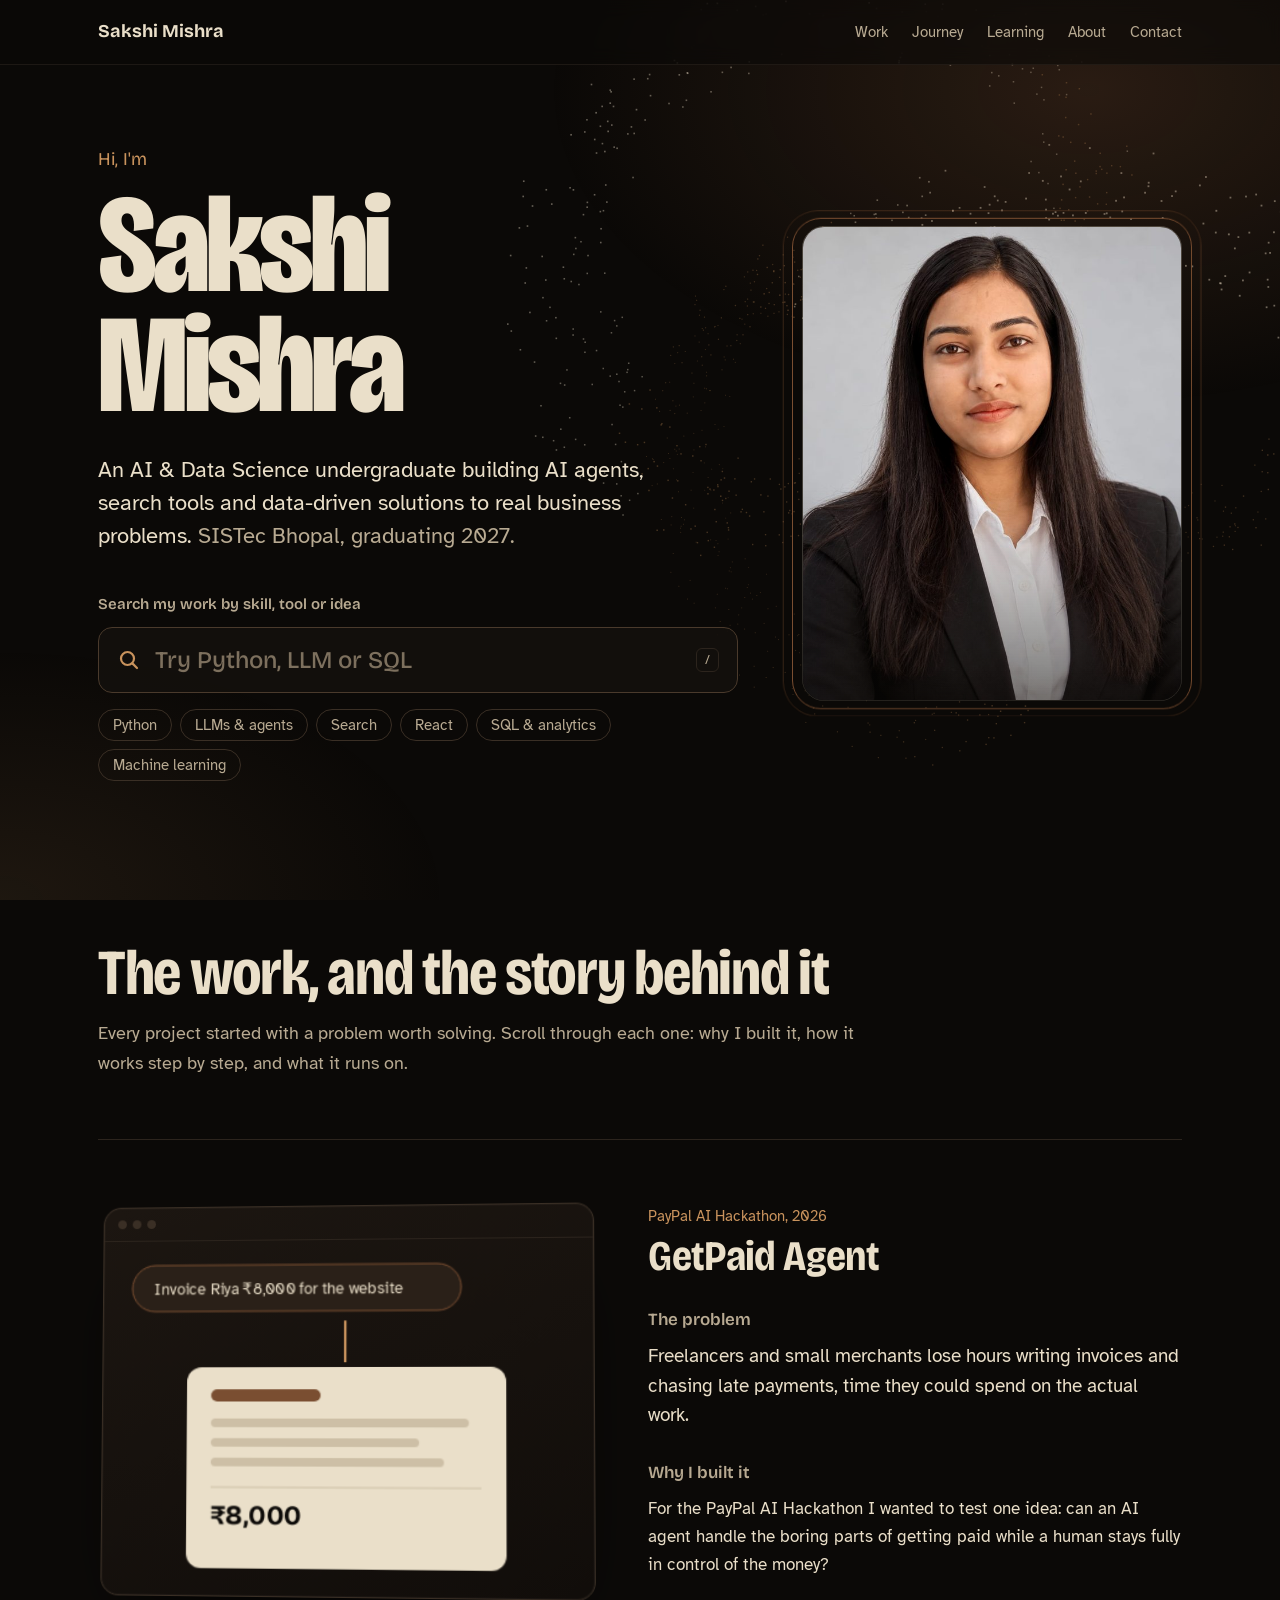
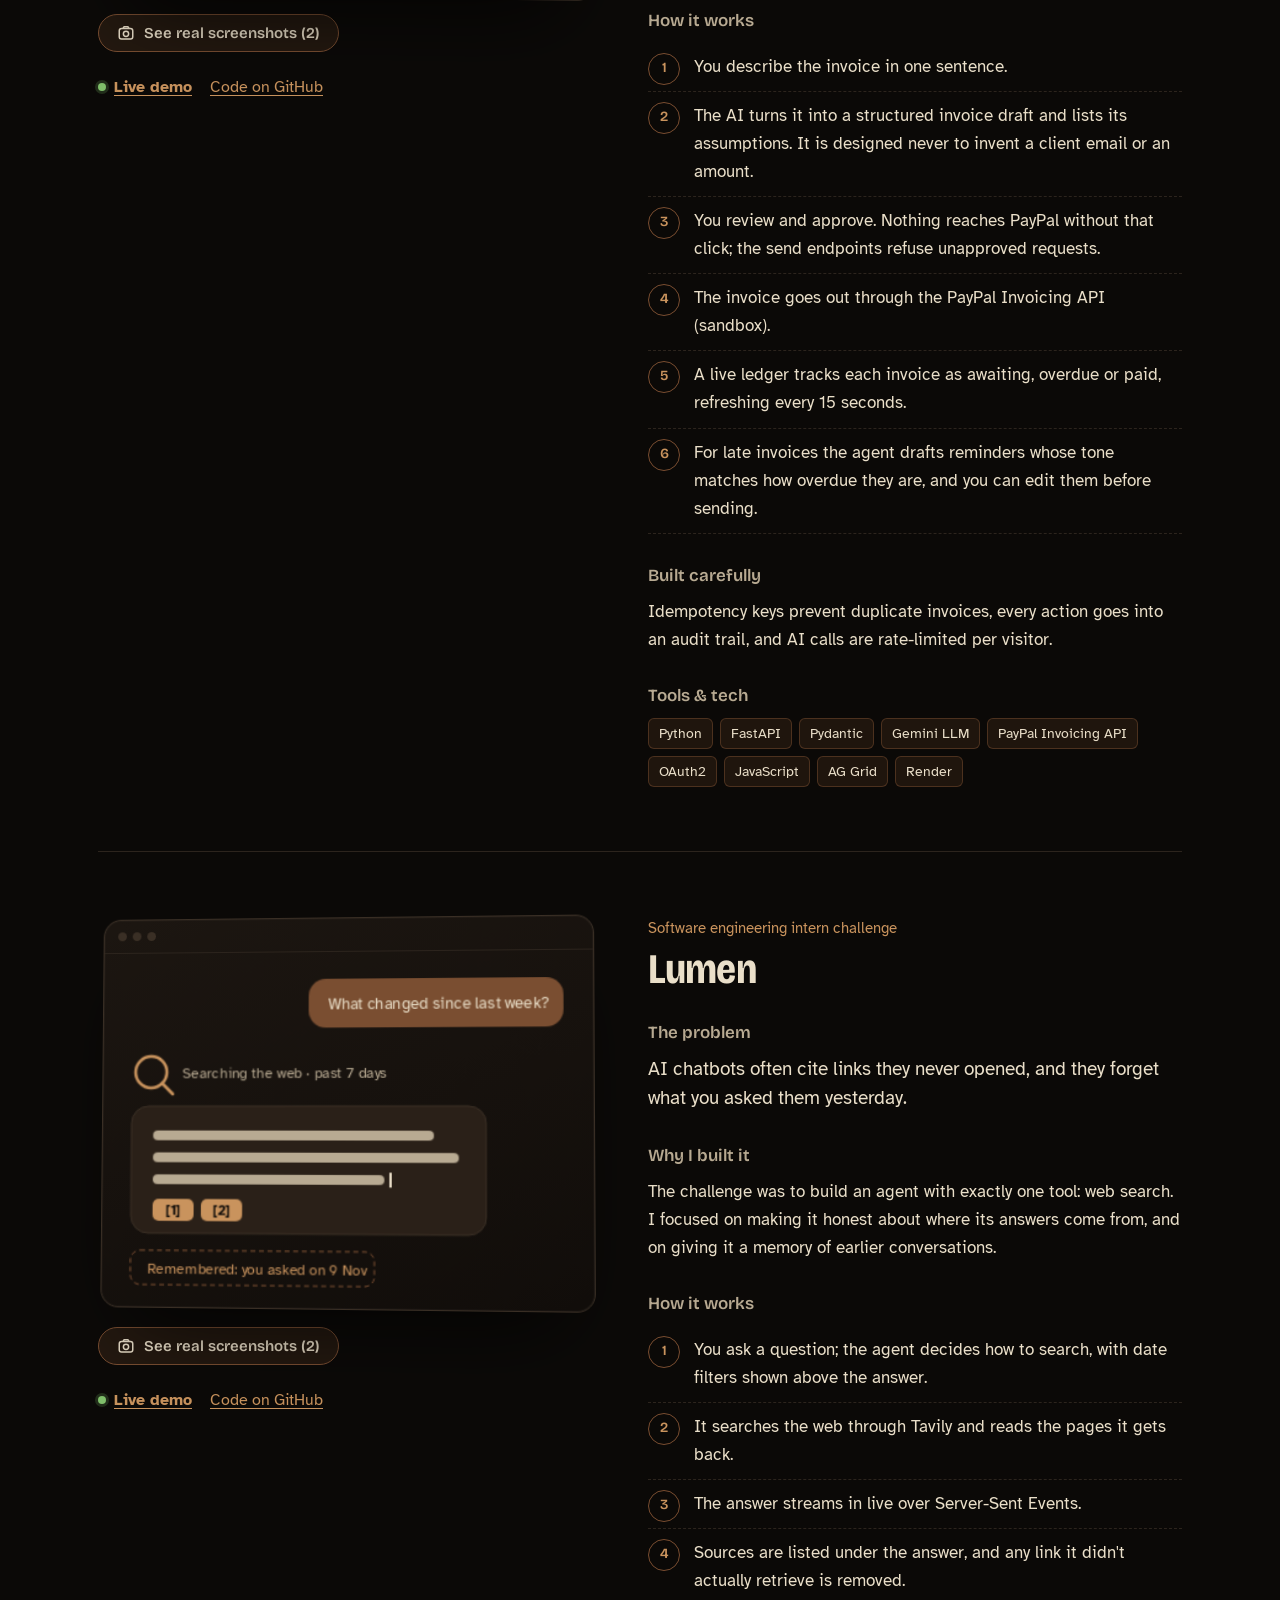
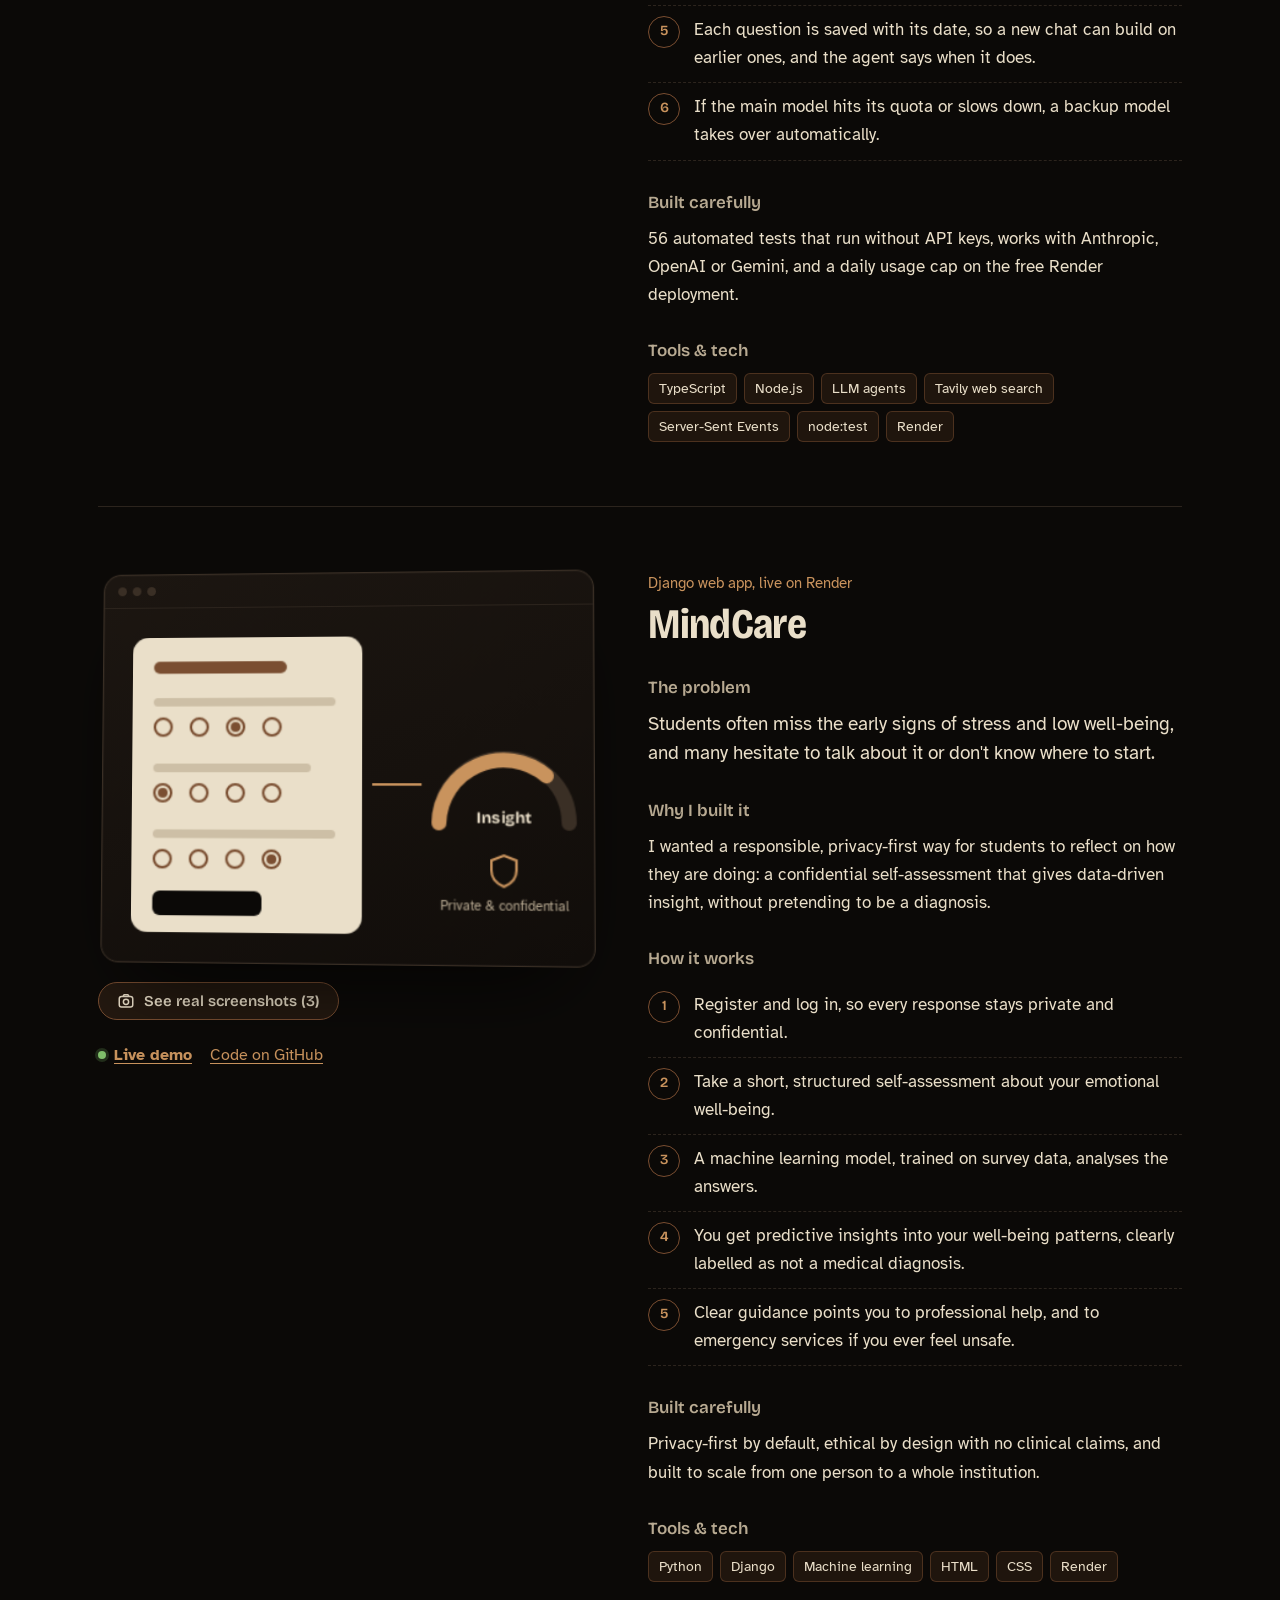
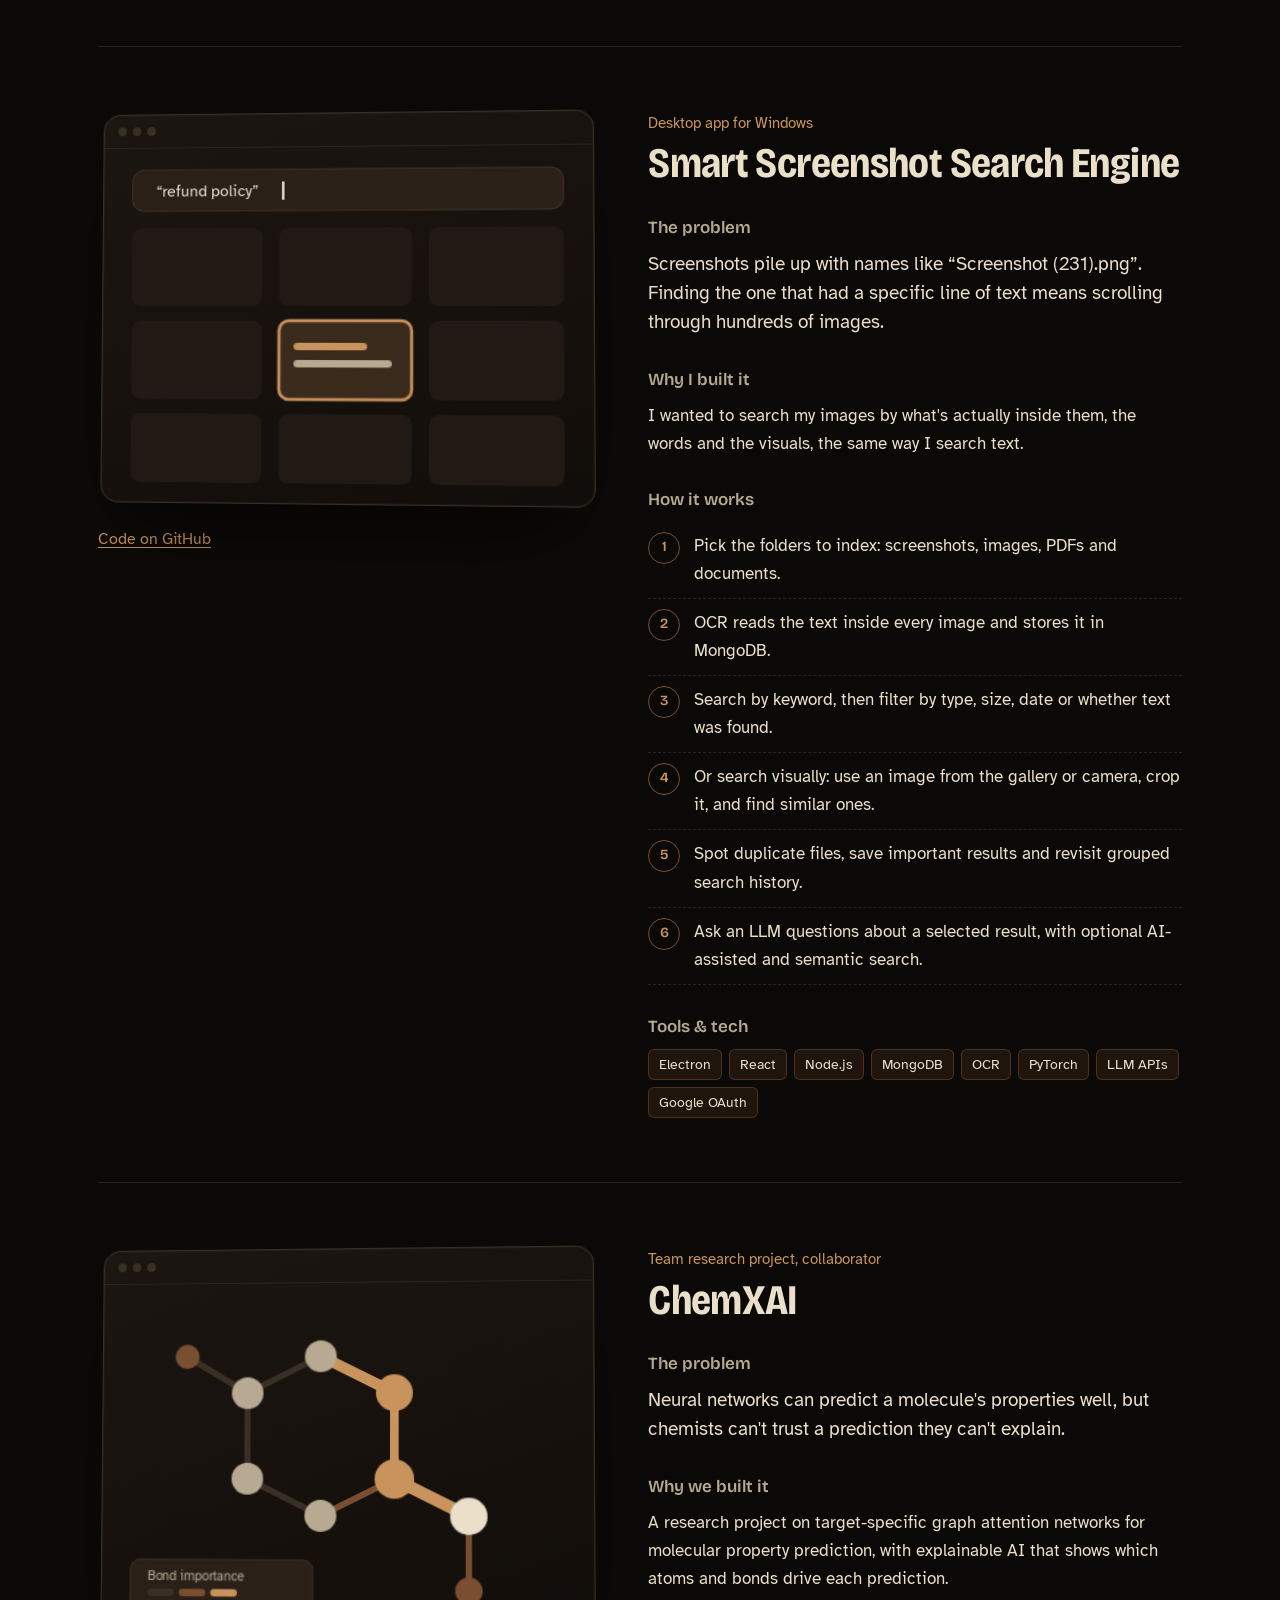
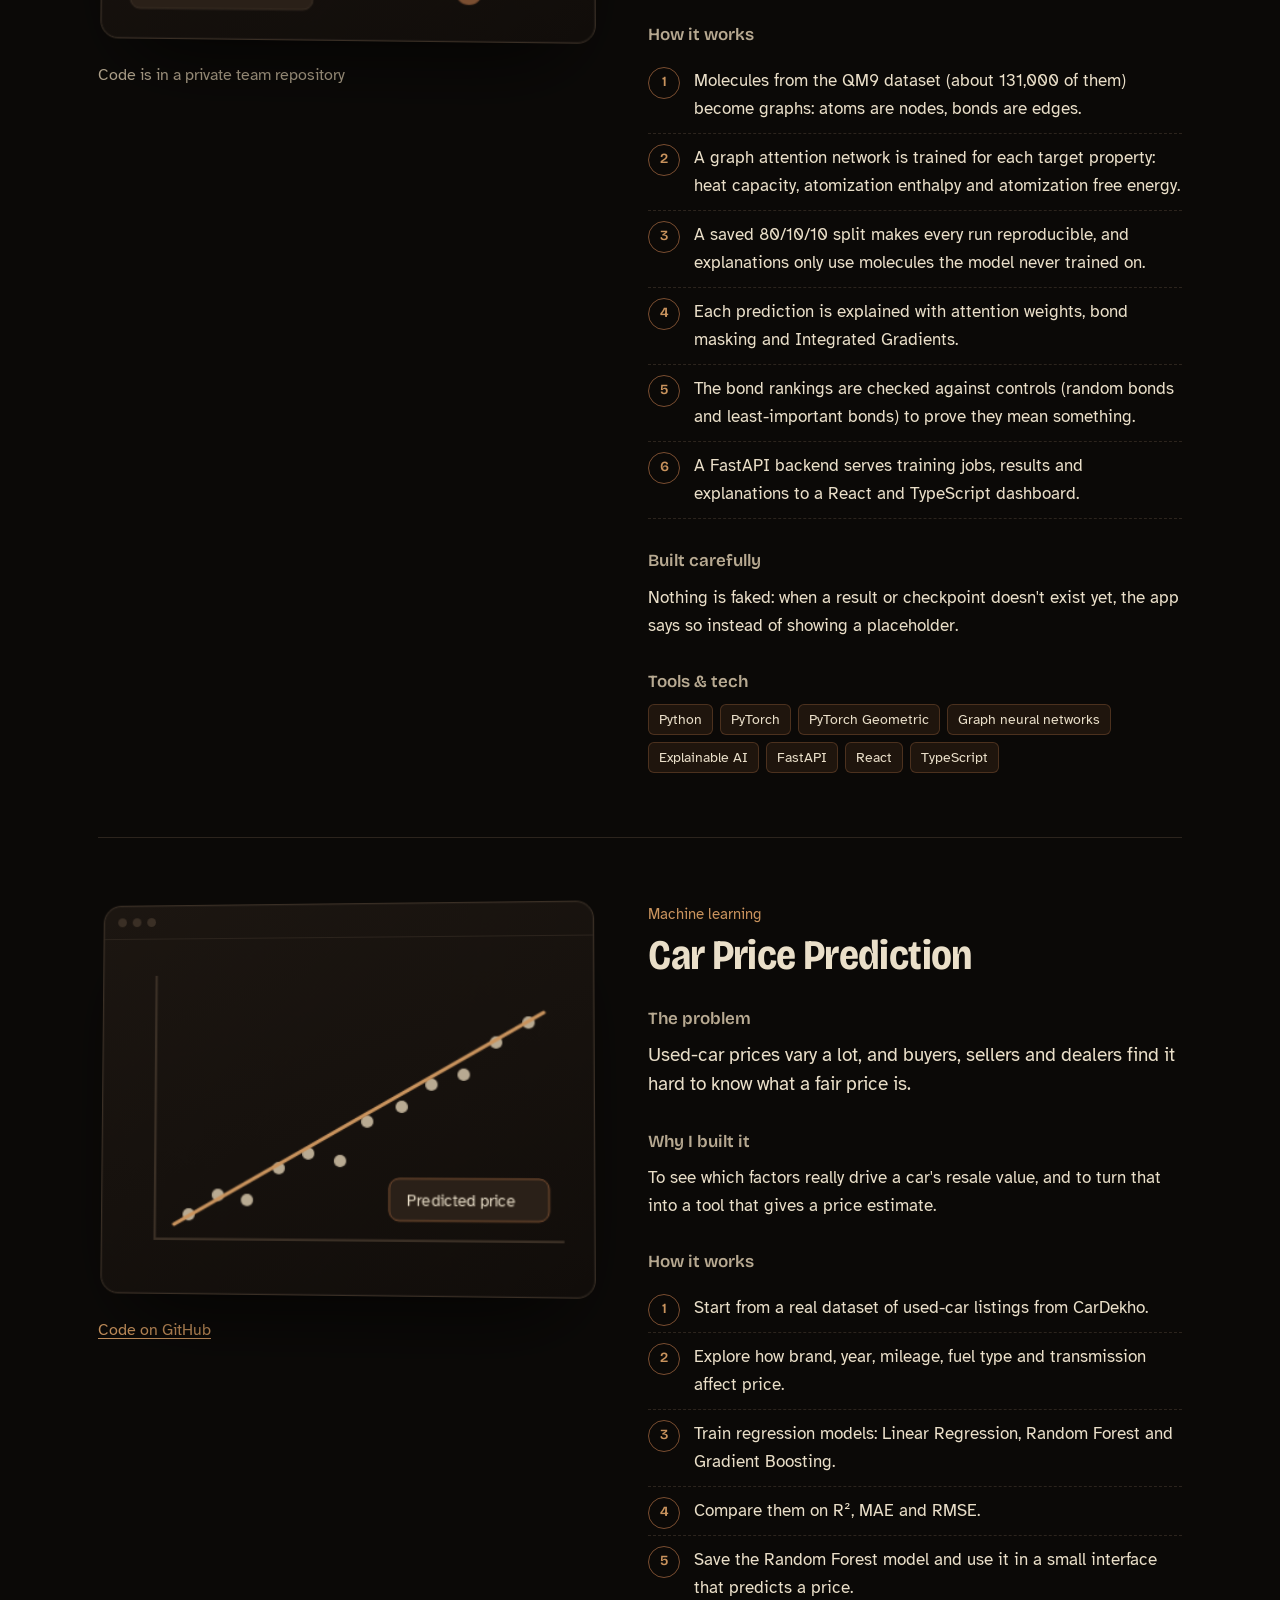
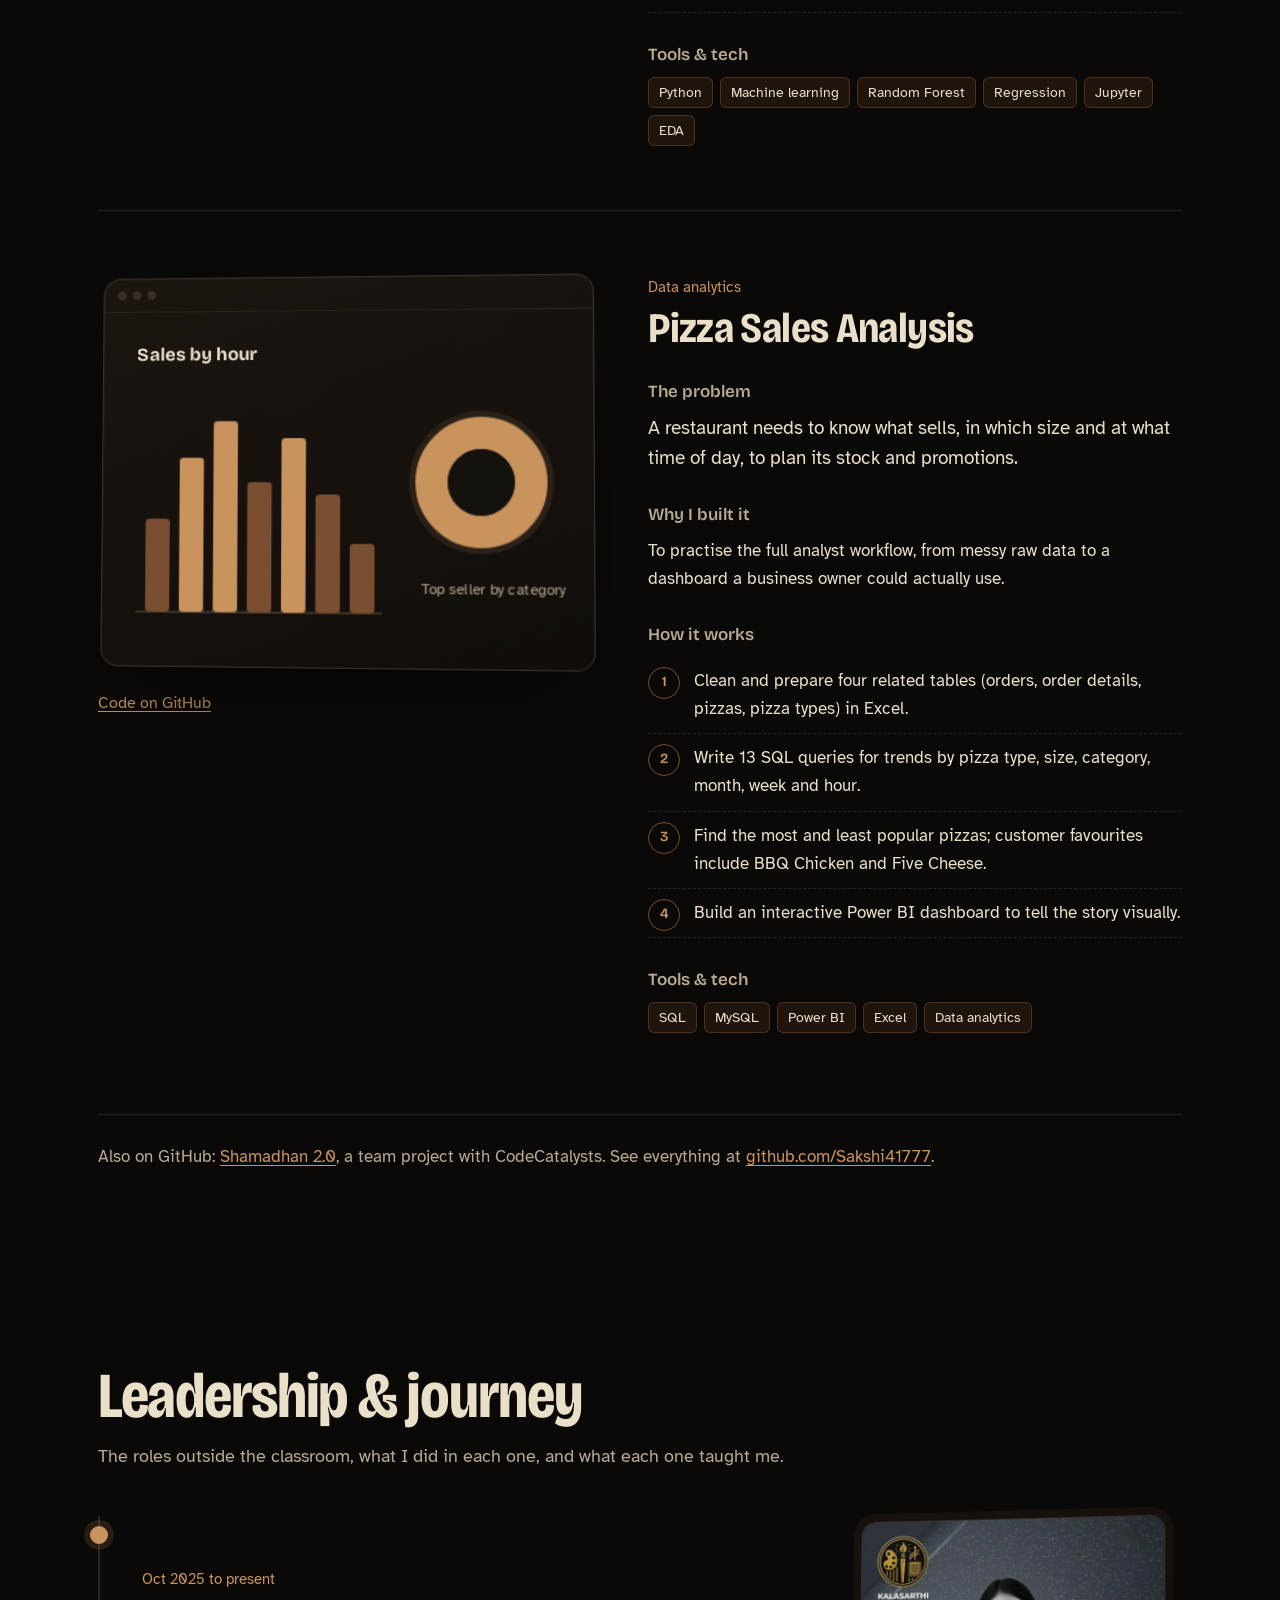
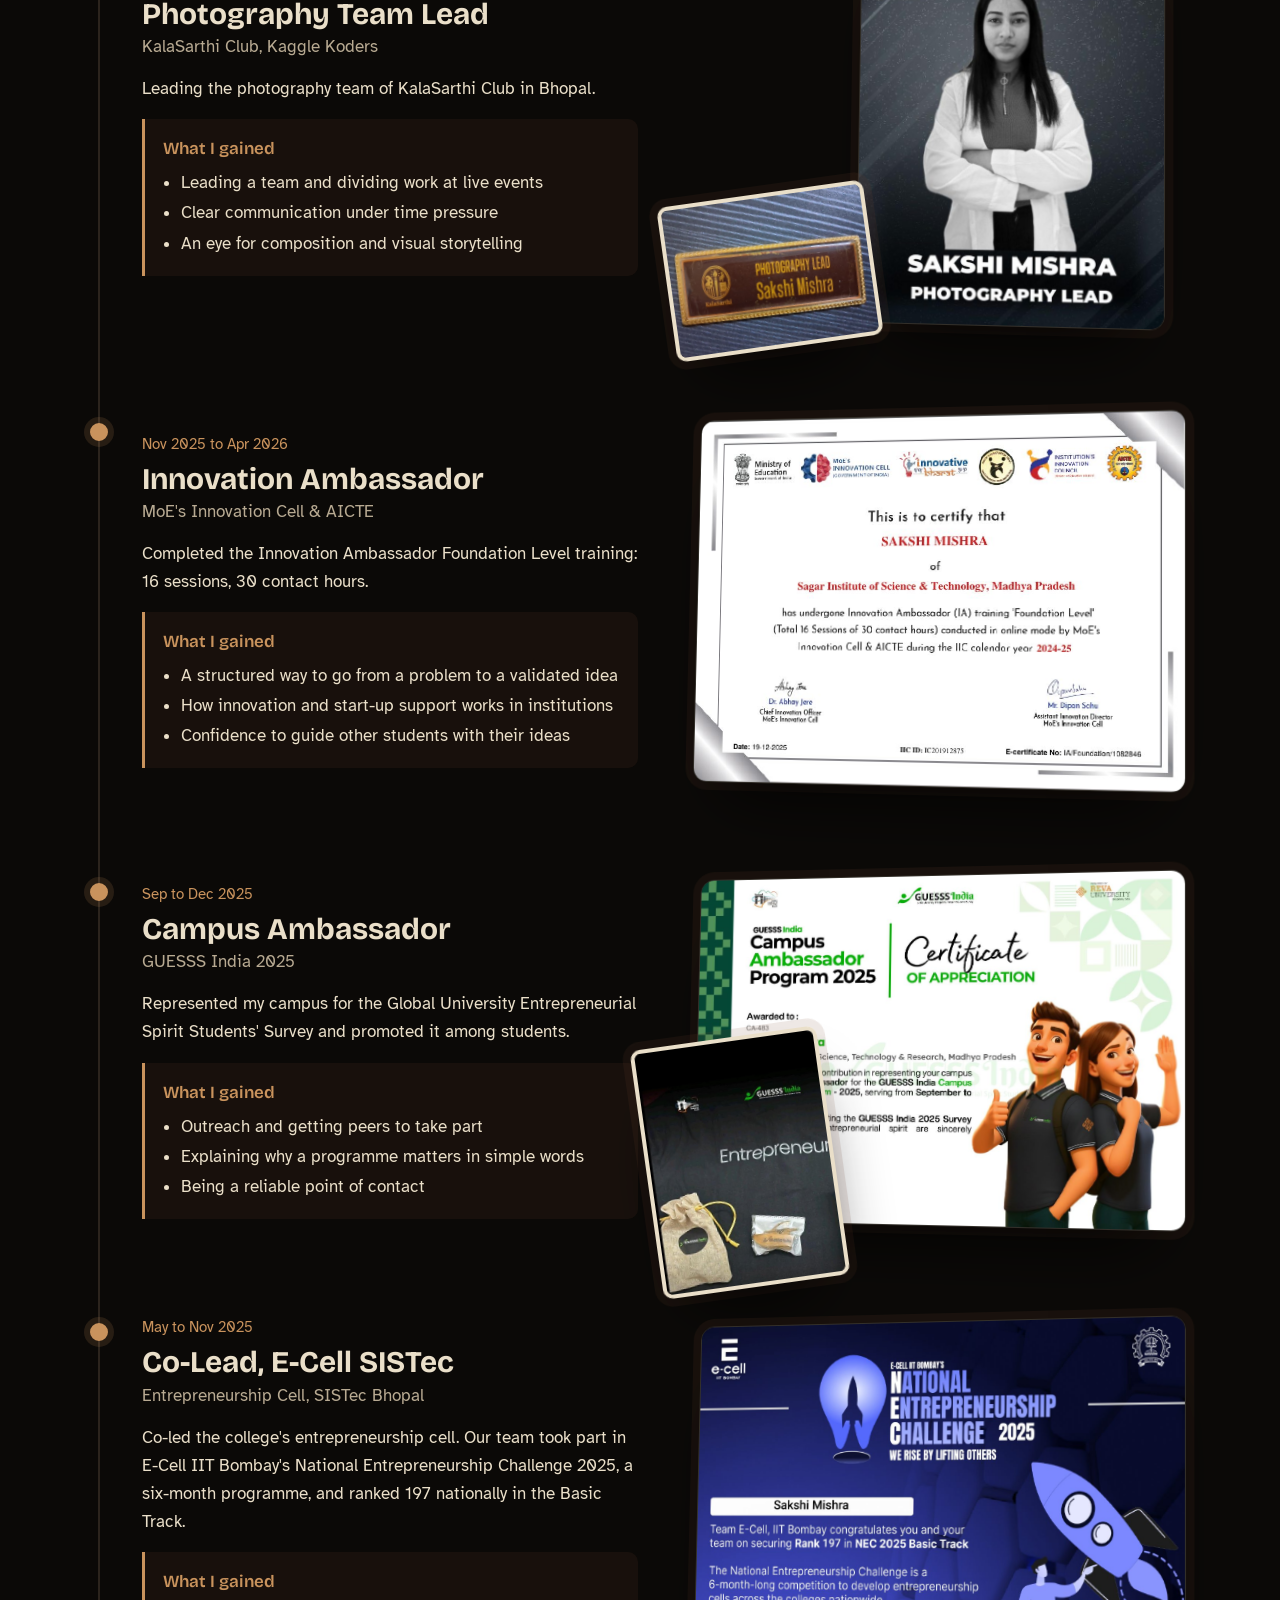
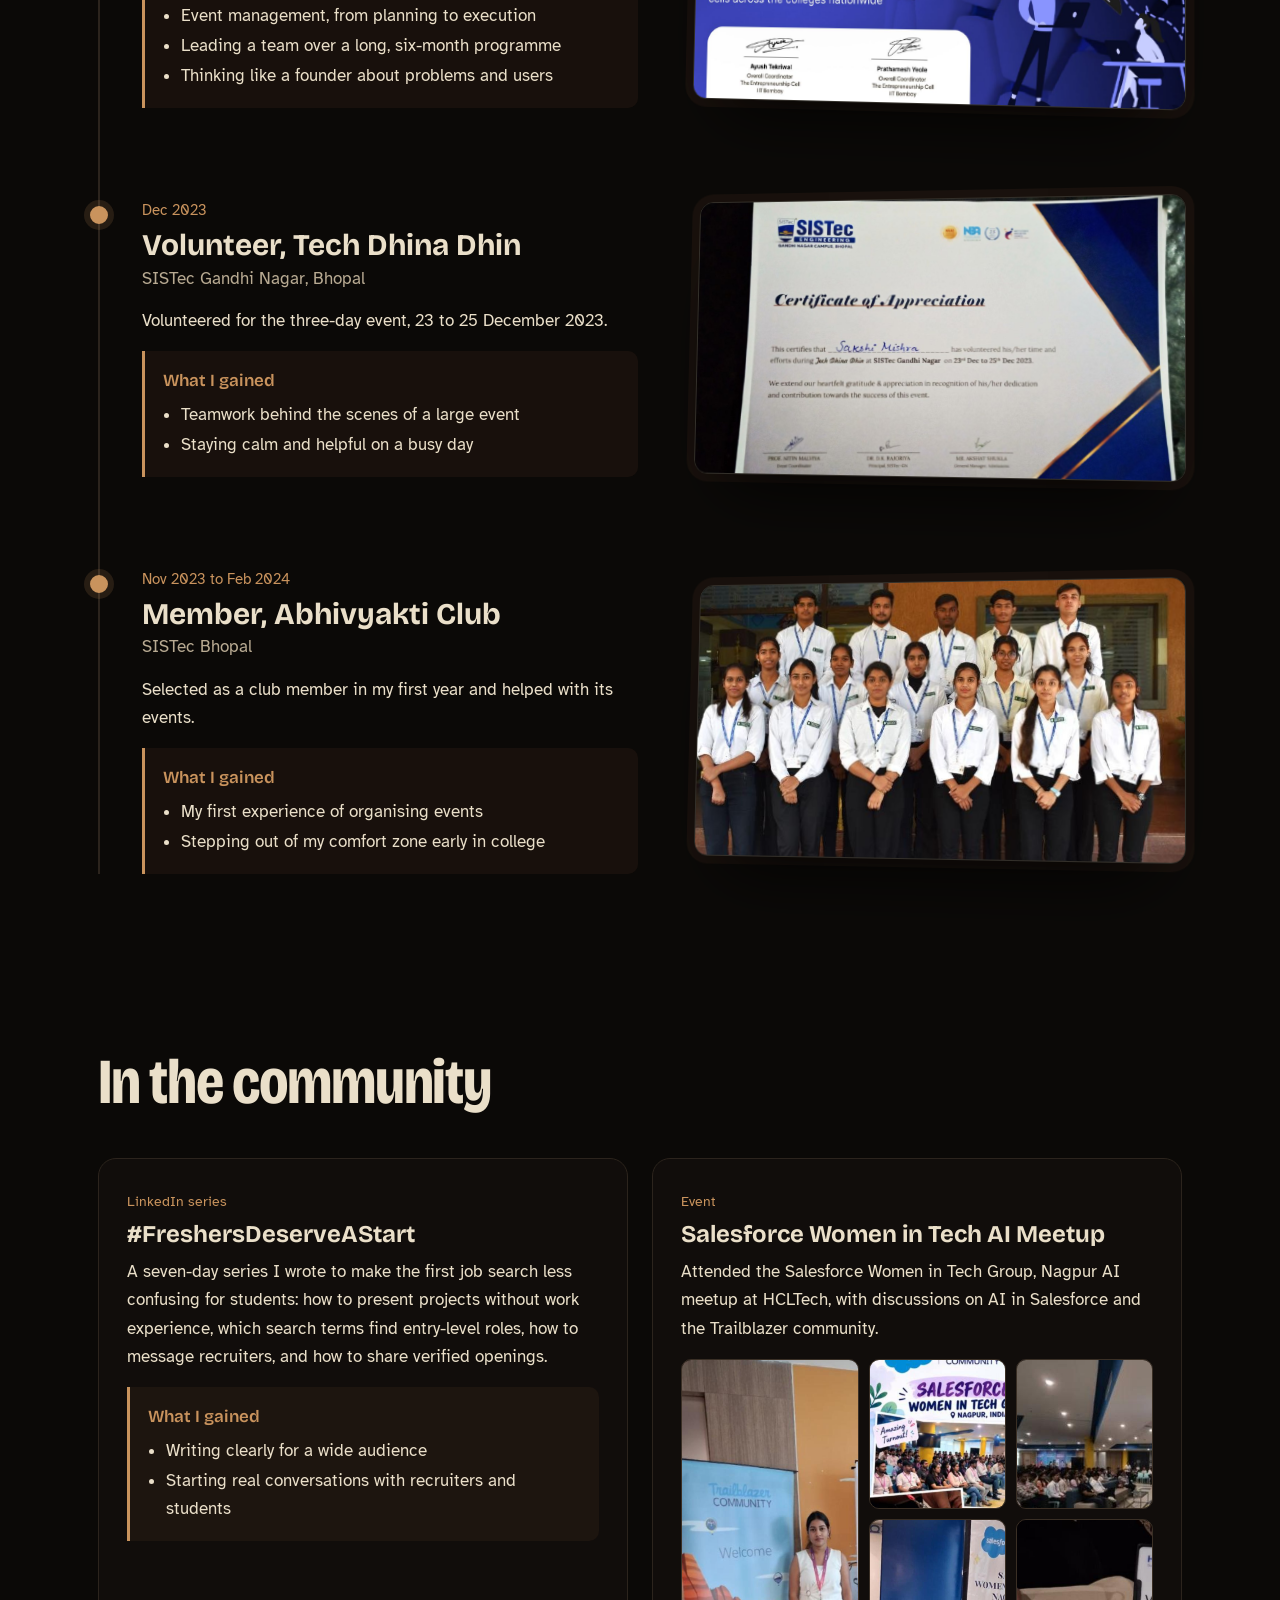
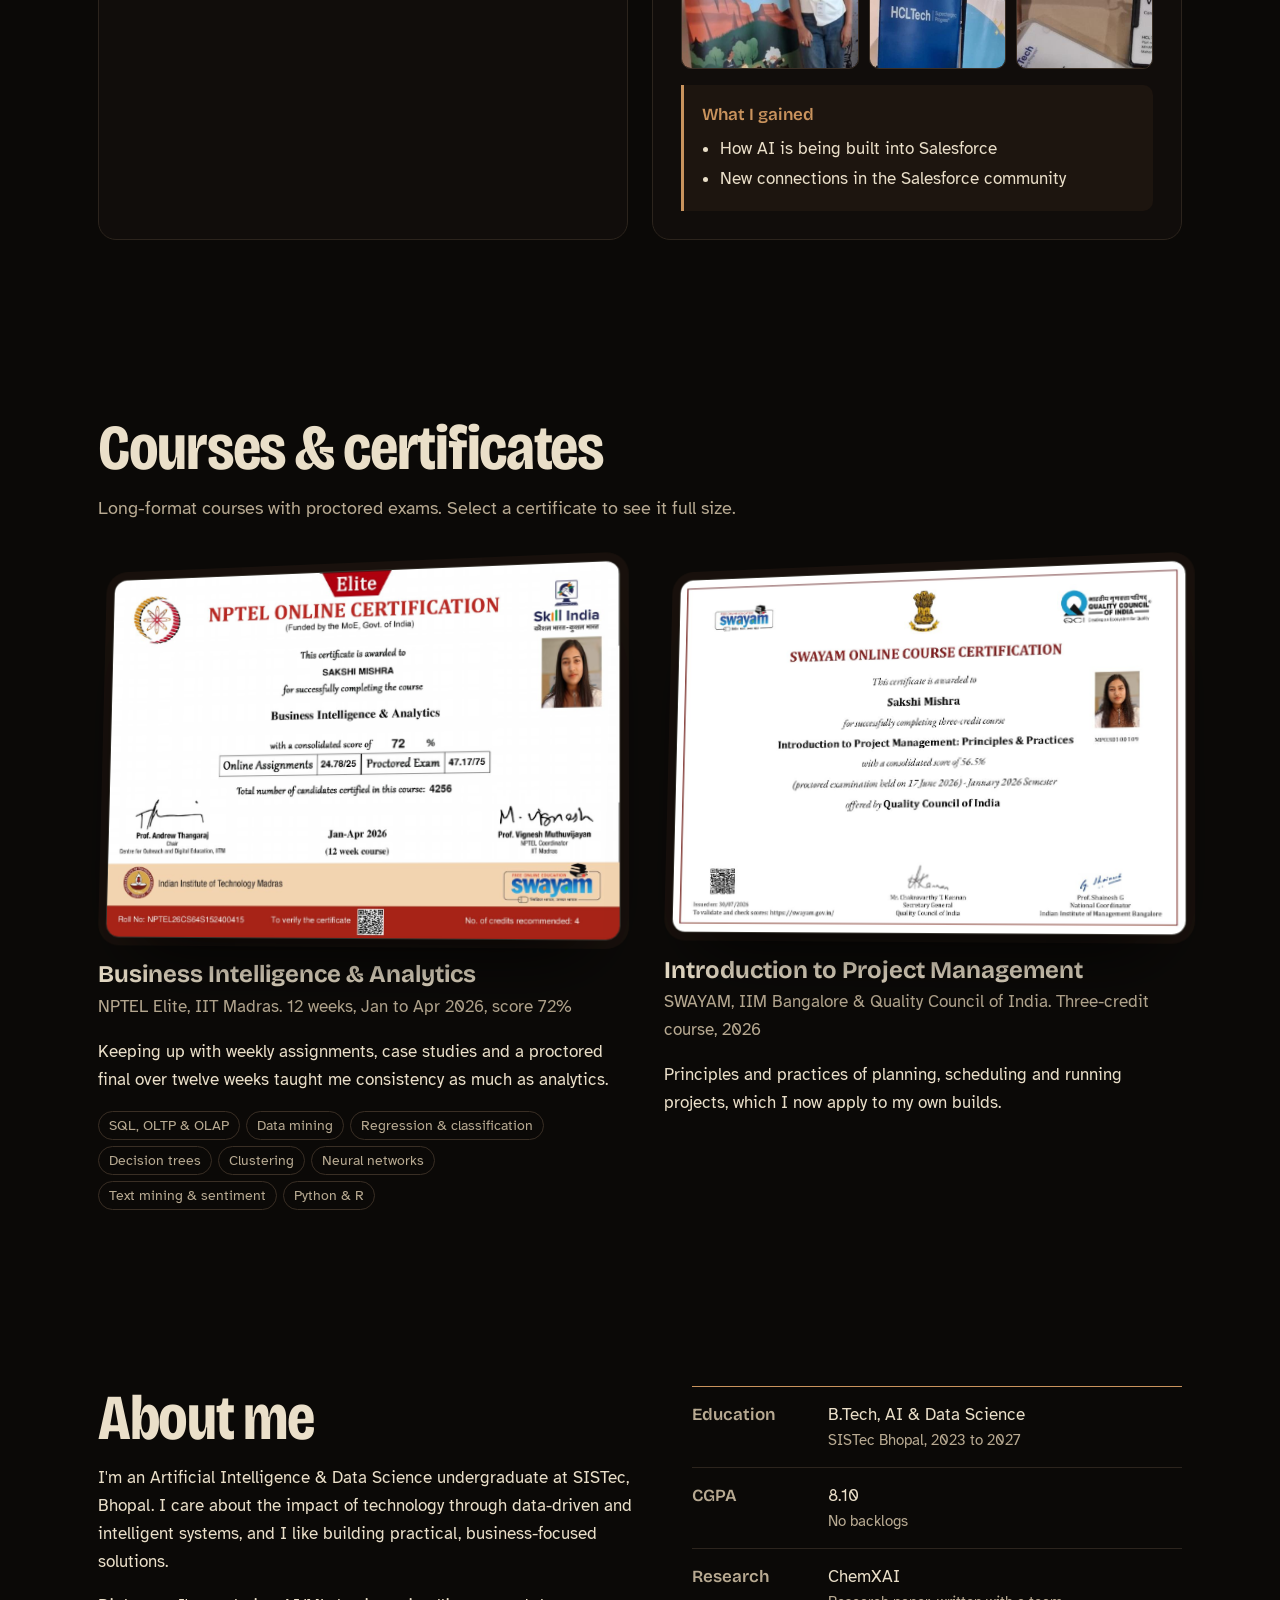
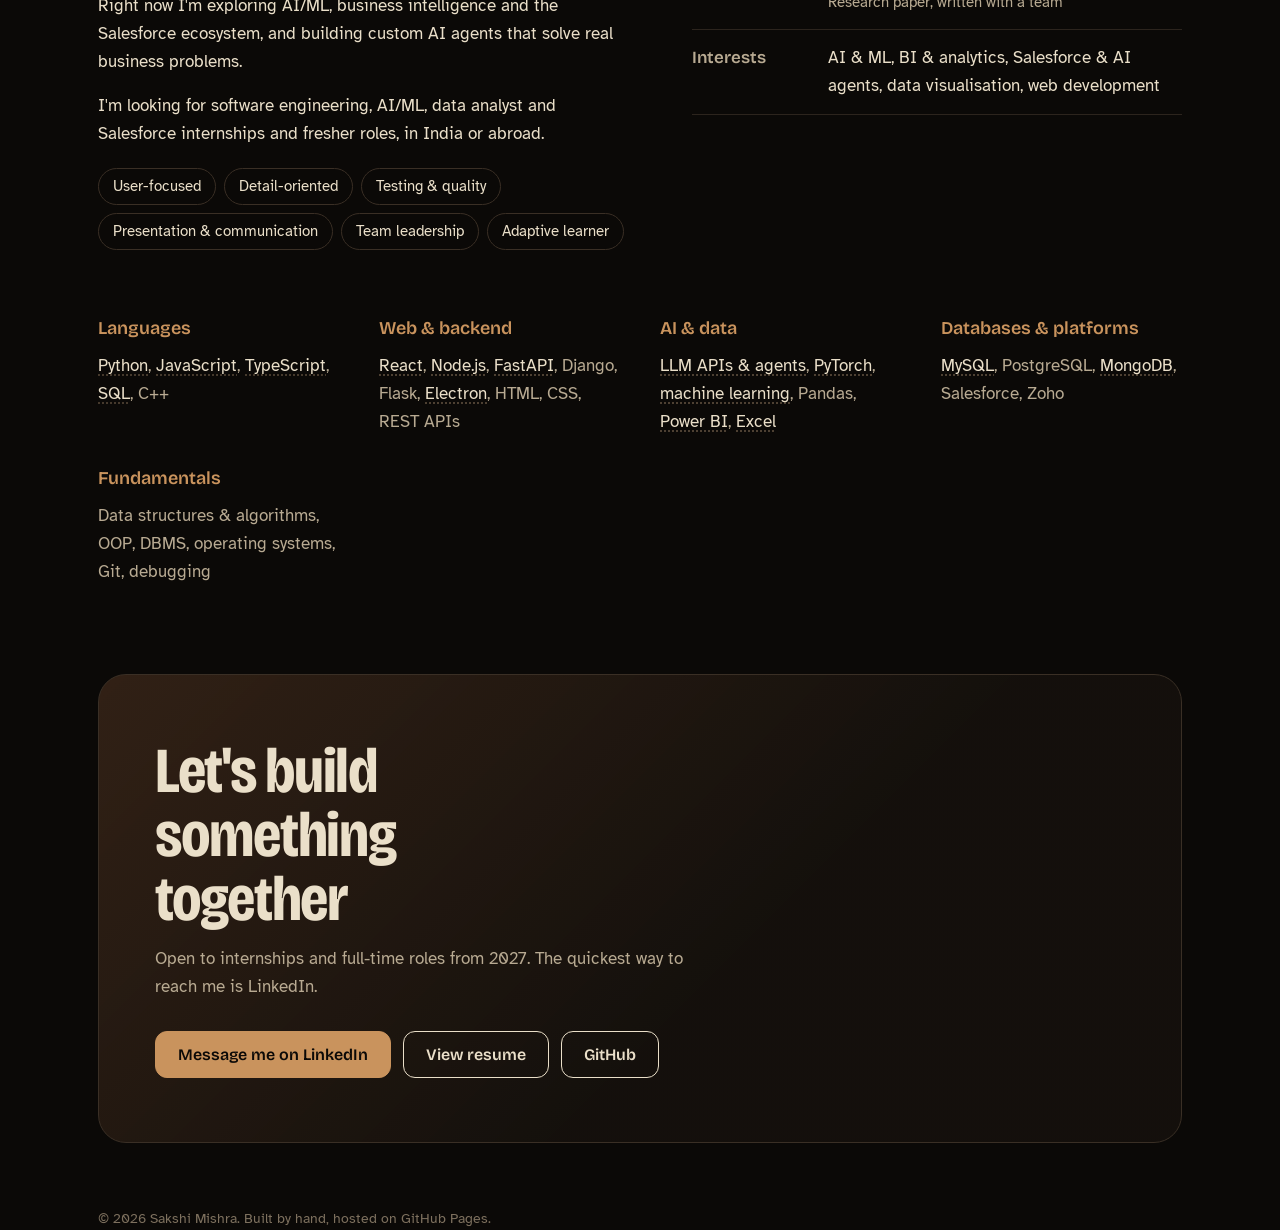
==== index.html @ aa0f0346 "Add files via upload" ====
<!DOCTYPE html>
<html lang="en">
<head>
<meta charset="utf-8">
<meta name="viewport" content="width=device-width, initial-scale=1">
<title>Sakshi Mishra — AI & Data Science</title>
<meta name="description" content="Sakshi Mishra, AI & Data Science undergraduate at SISTec Bhopal. AI agents, search tools and data projects, with the story behind each one.">
<meta property="og:title" content="Sakshi Mishra — AI & Data Science">
<meta property="og:description" content="AI agents, search tools and data projects, with live demos and code.">
<meta property="og:image" content="https://sakshi41777.github.io/myportfolio/og.jpg">
<link rel="preconnect" href="https://fonts.googleapis.com">
<link rel="preconnect" href="https://fonts.gstatic.com" crossorigin>
<link href="https://fonts.googleapis.com/css2?family=Bricolage+Grotesque:opsz,wdth,wght@12..96,75..100,400..800&family=Atkinson+Hyperlegible:ital,wght@0,400;0,700;1,400&display=swap" rel="stylesheet">
<style>
:root{
  --bg:#0B0907;          /* black */
  --panel:#15110D;       /* raised black */
  --beige:#EADFC9;       /* main text */
  --beige-2:#B8AA92;     /* secondary text */
  --brown:#7A4E31;       /* deep brown */
  --caramel:#C9935D;     /* accent brown */
  --line:#2C241D;
  --display:"Bricolage Grotesque",system-ui,sans-serif;
  --body:"Atkinson Hyperlegible",system-ui,sans-serif;
  --ease:cubic-bezier(.2,.7,.2,1);
}
*{box-sizing:border-box}
html{scroll-behavior:smooth;overflow-x:hidden}
.page{overflow-x:clip}
body{margin:0;background:var(--bg);color:var(--beige);font:400 17px/1.65 var(--body);-webkit-font-smoothing:antialiased;overflow-x:hidden}
a{color:var(--caramel);text-underline-offset:3px;text-decoration-thickness:1px}
a:hover{color:var(--beige)}
:focus-visible{outline:2px solid var(--caramel);outline-offset:3px;border-radius:4px}
mark{background:var(--caramel);color:var(--bg);padding:0 .1em;border-radius:2px}
img{max-width:100%}

/* 3D background */
#bg{position:fixed;inset:0;width:100%;height:100%;z-index:0;pointer-events:none}
.glow{position:fixed;inset:0;z-index:0;pointer-events:none;background:
  radial-gradient(60vw 50vh at 85% 10%, rgba(122,78,49,.28), transparent 70%),
  radial-gradient(50vw 40vh at 0% 100%, rgba(201,147,93,.10), transparent 70%)}
.page{position:relative;z-index:1}
.wrap{max-width:1140px;margin:0 auto;padding:0 28px}
#progress{position:fixed;top:0;left:0;height:3px;width:100%;transform-origin:0 50%;transform:scaleX(0);background:linear-gradient(90deg,var(--brown),var(--caramel));z-index:20}

/* top bar */
.top{position:sticky;top:0;z-index:10;backdrop-filter:blur(10px);-webkit-backdrop-filter:blur(10px);background:rgba(11,9,7,.6);border-bottom:1px solid rgba(44,36,29,.6)}
.top .wrap{display:flex;justify-content:space-between;align-items:center;height:64px}
.me{font-family:var(--display);font-weight:700;font-size:18px;color:var(--beige);text-decoration:none}
.top nav{display:flex;gap:24px;font-size:15px}
.top nav a{color:var(--beige-2);text-decoration:none}
.top nav a:hover{color:var(--beige)}

/* hero */
.hero{padding:80px 0 72px}
.hero-grid{display:grid;grid-template-columns:minmax(0,1fr) minmax(240px,380px);gap:56px;align-items:center}
.hello{font-family:var(--display);font-size:18px;color:var(--caramel);margin:0 0 10px}
h1{font-family:var(--display);font-weight:800;font-variation-settings:"wdth" 76;font-size:clamp(60px,11vw,140px);line-height:.86;letter-spacing:-.03em;margin:0 0 28px;color:var(--beige)}
h1 .l{display:inline-block;opacity:0;transform:translateY(.4em) rotateX(-70deg);transform-origin:50% 100%;animation:letter .9s var(--ease) forwards;animation-delay:calc(var(--i)*45ms + 150ms)}
@keyframes letter{to{opacity:1;transform:none}}
.lede{font-size:clamp(19px,2.1vw,22px);line-height:1.5;max-width:40ch;margin:0 0 40px;color:var(--beige)}
.lede span{color:var(--beige-2)}
.portrait{margin:0;position:relative;perspective:1000px}
.portrait .card{position:relative;border-radius:22px;transform-style:preserve-3d;transition:transform .4s var(--ease);will-change:transform}
.portrait img{display:block;width:100%;height:auto;aspect-ratio:4/5;object-fit:cover;object-position:50% 18%;border-radius:22px;border:1px solid rgba(234,223,201,.25);filter:saturate(.92) contrast(1.02)}
.portrait .card::after{content:"";position:absolute;inset:0;border-radius:22px;background:linear-gradient(180deg,transparent 55%,rgba(11,9,7,.55));pointer-events:none}
.portrait .ring{position:absolute;inset:-18px;border:1px solid var(--brown);border-radius:30px;transform:translateZ(-40px);pointer-events:none}
.portrait .ring.r2{inset:-36px;border-color:rgba(122,78,49,.4);border-radius:38px;transform:translateZ(-80px)}

/* search */
.search label{display:block;font-family:var(--display);font-weight:600;font-size:15px;color:var(--beige-2);margin-bottom:10px}
.field{display:flex;align-items:center;gap:14px;background:rgba(21,17,13,.85);border:1px solid #4A3A2C;border-radius:14px;padding:0 18px;max-width:640px;transition:border-color .2s,box-shadow .2s}
.field:focus-within{border-color:var(--caramel);box-shadow:0 0 0 4px rgba(201,147,93,.15)}
.field svg{flex:none;color:var(--caramel)}
.field input{flex:1;border:0;background:transparent;font:500 clamp(19px,2.4vw,24px)/1 var(--display);color:var(--beige);padding:18px 0;min-width:0}
.field input::placeholder{color:#7D705E}
.field input:focus{outline:none}
.field kbd{font:500 13px var(--body);color:var(--beige-2);border:1px solid var(--line);border-radius:6px;padding:3px 8px}
.chips{display:flex;flex-wrap:wrap;gap:8px;margin-top:16px}
.chips button{font:500 15px var(--body);color:var(--beige-2);background:transparent;border:1px solid #3A2F25;border-radius:999px;padding:6px 14px;cursor:pointer}
.chips button:hover{color:var(--beige);border-color:var(--caramel)}
.chips button[aria-pressed="true"]{background:var(--caramel);color:var(--bg);border-color:var(--caramel)}

/* sections */
section{padding:88px 0}
.sec-head{margin-bottom:44px;max-width:760px}
h2{font-family:var(--display);font-weight:700;font-variation-settings:"wdth" 82;font-size:clamp(36px,5.4vw,64px);line-height:1;letter-spacing:-.02em;margin:0 0 14px}
.sub{color:var(--beige-2);margin:0;font-size:18px}
.reveal{opacity:0;transform:translateY(28px);transition:opacity .8s var(--ease),transform .8s var(--ease)}
.reveal.in{opacity:1;transform:none}

/* project chapters */
.count{color:var(--beige-2);font-size:15px;min-height:1.6em;margin:-24px 0 16px}
.chapter{display:grid;grid-template-columns:minmax(0,1fr) minmax(0,1.08fr);gap:56px;padding:64px 0;border-top:1px solid var(--line);align-items:start}
.chapter[hidden]{display:none}
.chapter .visual{position:sticky;top:96px}
.screen{background:linear-gradient(160deg,#1C1611,#110D0A);border:1px solid #3A2F25;border-radius:18px;overflow:hidden;transform:perspective(1200px) rotateY(12deg) rotateX(6deg) translateY(30px) scale(.94);opacity:0;transition:transform 1.1s var(--ease),opacity .9s var(--ease);box-shadow:0 40px 80px -30px rgba(0,0,0,.8),0 0 0 1px rgba(234,223,201,.04) inset}
.chapter.in .screen{transform:perspective(1200px) rotateY(-4deg) rotateX(2deg);opacity:1}
.screen .bar{display:flex;gap:6px;padding:12px 14px;border-bottom:1px solid #2C241D}
.screen .bar i{width:9px;height:9px;border-radius:50%;background:#3A2F25}
.screen svg{display:block;width:100%;height:auto}
.visual .links{display:flex;gap:18px;margin-top:22px;font-size:15.5px;flex-wrap:wrap}
.live{display:inline-flex;align-items:center;gap:8px;font-weight:700}
.live::before{content:"";width:8px;height:8px;border-radius:50%;background:#7FBF6A;box-shadow:0 0 0 3px rgba(127,191,106,.2);animation:pulse 2s infinite}
@keyframes pulse{50%{box-shadow:0 0 0 6px rgba(127,191,106,0)}}

.story .ctx{font-size:15px;color:var(--caramel);margin:0 0 6px}
.story h3{font-family:var(--display);font-weight:700;font-variation-settings:"wdth" 85;font-size:clamp(30px,3.6vw,42px);line-height:1.05;letter-spacing:-.015em;margin:0 0 22px}
.story h4{font-family:var(--display);font-weight:600;font-size:17px;color:var(--beige-2);margin:28px 0 8px}
.story p{margin:0;max-width:60ch}
.story .problem{font-size:19px;line-height:1.55;color:var(--beige)}
.steps{list-style:none;margin:6px 0 0;padding:0;counter-reset:s}
.steps li{position:relative;padding:10px 0 10px 46px;border-bottom:1px dashed #2C241D;counter-increment:s;opacity:0;transform:translateX(18px)}
.steps li::before{content:counter(s);position:absolute;left:0;top:10px;width:30px;height:30px;border-radius:50%;border:1px solid var(--brown);color:var(--caramel);font:600 14px/28px var(--display);text-align:center}
.chapter.in .steps li{animation:stepIn .6s var(--ease) forwards;animation-delay:calc(var(--i,0) * 140ms + 350ms)}
@keyframes stepIn{to{opacity:1;transform:none}}
.tags{display:flex;flex-wrap:wrap;gap:7px;margin:0;padding:0;list-style:none}
.tags li{font-size:14px;color:var(--beige);background:rgba(122,78,49,.18);border:1px solid rgba(122,78,49,.5);border-radius:6px;padding:3px 10px}
.empty{padding:28px 0;color:var(--beige-2);border-top:1px solid var(--line)}
.empty button{font:inherit;color:var(--caramel);background:none;border:0;padding:0;text-decoration:underline;cursor:pointer}
.also{border-top:1px solid var(--line);padding-top:28px;color:var(--beige-2)}

/* svg animation pieces */
.chapter .draw{stroke-dasharray:var(--len,600);stroke-dashoffset:var(--len,600)}
.chapter.in .draw{animation:draw 1.6s var(--ease) .6s forwards}
@keyframes draw{to{stroke-dashoffset:0}}
.chapter .pop{opacity:0;transform-box:fill-box;transform-origin:center;transform:scale(.6)}
.chapter.in .pop{animation:pop .6s var(--ease) forwards;animation-delay:calc(var(--d,0) * 1ms + 500ms)}
@keyframes pop{to{opacity:1;transform:none}}
.chapter .grow{transform-box:fill-box;transform-origin:50% 100%;transform:scaleY(0)}
.chapter.in .grow{animation:grow 1s var(--ease) forwards;animation-delay:calc(var(--d,0) * 1ms + 500ms)}
@keyframes grow{to{transform:none}}
.chapter.in .scan{animation:scan 3.2s ease-in-out 1s infinite}
@keyframes scan{0%{transform:translateY(0);opacity:0}10%{opacity:1}90%{opacity:1}100%{transform:translateY(190px);opacity:0}}
.chapter.in .blink{animation:blink 1s steps(1) infinite}
@keyframes blink{50%{opacity:0}}
.chapter.in .float{animation:float 4s ease-in-out infinite;animation-delay:calc(var(--d,0) * 1ms)}
@keyframes float{50%{transform:translateY(-6px)}}
.st-await,.st-paid{opacity:0}
.chapter.in .st-await{animation:await 6s 1.4s infinite}
.chapter.in .st-paid{animation:paid 6s 1.4s infinite}
@keyframes await{0%,45%{opacity:1}50%,100%{opacity:0}}
@keyframes paid{0%,48%{opacity:0}53%,95%{opacity:1}100%{opacity:0}}

/* timeline */
.tl{position:relative}
.tl::before{content:"";position:absolute;left:0;top:0;bottom:0;width:2px;background:var(--line)}
.tl .fill{position:absolute;left:0;top:0;width:2px;height:100%;background:linear-gradient(var(--caramel),var(--brown));transform-origin:0 0;transform:scaleY(var(--p,0))}
.tl-item{position:relative;display:grid;grid-template-columns:minmax(0,1fr) minmax(0,1fr);gap:48px;padding:0 0 88px 44px;align-items:center}
.tl-item:last-child{padding-bottom:0}
.tl-item .dot{position:absolute;left:-8px;top:10px;width:18px;height:18px;border-radius:50%;background:var(--bg);border:2px solid #4A3A2C;transition:background .4s,border-color .4s,box-shadow .4s}
.tl-item.in .dot{background:var(--caramel);border-color:var(--caramel);box-shadow:0 0 0 6px rgba(201,147,93,.15)}
.tl-text{opacity:0;transform:translateX(-24px);transition:opacity .8s var(--ease),transform .8s var(--ease)}
.tl-item.in .tl-text{opacity:1;transform:none}
.tl-text time{font-size:15px;color:var(--caramel)}
.tl-text h3{font-family:var(--display);font-weight:700;font-size:clamp(24px,2.6vw,30px);line-height:1.15;margin:4px 0 2px}
.tl-text .org{color:var(--beige-2);margin:0 0 14px}
.tl-text p{margin:0 0 12px;max-width:56ch}
.gained{margin-top:16px;padding:16px 18px;border-left:3px solid var(--caramel);background:rgba(122,78,49,.12);border-radius:0 10px 10px 0}
.gained b{display:block;font-family:var(--display);font-weight:600;color:var(--caramel);margin-bottom:6px}
.gained ul{margin:0;padding-left:18px}
.gained li{margin:2px 0}
.tl-media{perspective:1400px}
.frame{display:block;width:100%;padding:0;border:0;background:none;cursor:zoom-in;border-radius:14px;transform:rotateY(-55deg) rotateX(12deg) translateX(80px) translateZ(-120px) scale(.86);opacity:0;transition:transform 1.2s var(--ease) .15s,opacity .9s var(--ease) .15s;transform-style:preserve-3d}
.tl-item.in .frame,.course.in .frame{transform:rotateY(-10deg) rotateX(4deg);opacity:1}
.tl-item.in .frame:hover,.course.in .frame:hover{transform:rotateY(0) rotateX(0) scale(1.02)}
.frame img{display:block;width:100%;height:auto;border-radius:14px;border:1px solid rgba(234,223,201,.18);box-shadow:0 40px 70px -30px rgba(0,0,0,.9),0 0 0 8px rgba(122,78,49,.12)}
.frame.plain{cursor:default}
.plate{aspect-ratio:7/5;border-radius:14px;border:1px solid #3A2F25;background:radial-gradient(circle at 30% 20%,#2A2018,#120E0B);display:grid;place-items:center;text-align:center;padding:24px;box-shadow:0 40px 70px -30px rgba(0,0,0,.9)}
.plate b{display:block;font-family:var(--display);font-size:clamp(24px,3vw,34px);font-weight:700;line-height:1.1;color:var(--beige)}
.plate span{color:var(--caramel);font-size:15px}

/* community */
.comm{display:grid;grid-template-columns:repeat(auto-fit,minmax(300px,1fr));gap:24px}
.comm article{padding:28px;border:1px solid var(--line);border-radius:18px;background:rgba(21,17,13,.7)}
.comm h3{font-family:var(--display);font-weight:700;font-size:24px;line-height:1.15;margin:6px 0 10px}
.comm .tag{font-size:14px;color:var(--caramel)}
.comm p{margin:0 0 10px;color:var(--beige)}

/* courses */
.courses{display:grid;grid-template-columns:repeat(auto-fit,minmax(320px,1fr));gap:48px}
.course{perspective:1400px}
.course h3{font-family:var(--display);font-weight:700;font-size:24px;line-height:1.15;margin:22px 0 4px}
.course .org{color:var(--beige-2);margin:0 0 10px}
.course .topics{display:flex;flex-wrap:wrap;gap:6px;list-style:none;padding:0;margin:10px 0 0}
.course .topics li{font-size:14px;border:1px solid #3A2F25;border-radius:999px;padding:2px 10px;color:var(--beige-2)}

/* about */
.about{display:grid;grid-template-columns:minmax(0,1.1fr) minmax(0,1fr);gap:56px}
.about p{max-width:62ch;margin:0 0 16px}
.facts{list-style:none;margin:0;padding:0;border-top:1px solid var(--caramel)}
.facts li{padding:14px 0;border-bottom:1px solid var(--line);display:grid;grid-template-columns:120px 1fr;gap:16px}
.facts b{font-family:var(--display);font-weight:600;color:var(--beige-2)}
.facts small{display:block;color:var(--beige-2);font-size:14.5px}
.strengths{display:flex;flex-wrap:wrap;gap:8px;list-style:none;padding:0;margin:20px 0 0}
.strengths li{border:1px solid #3A2F25;border-radius:999px;padding:5px 14px;font-size:15px}
.skills{display:grid;grid-template-columns:repeat(auto-fit,minmax(210px,1fr));gap:28px 40px;margin-top:64px}
.skills h3{font-family:var(--display);font-weight:600;font-size:18px;margin:0 0 8px;color:var(--caramel)}
.skills p{margin:0;color:var(--beige-2)}
.skills button{font:inherit;color:var(--beige);background:none;border:0;padding:0;cursor:pointer;text-decoration:underline dotted #5A4A3A;text-underline-offset:4px}
.skills button:hover{text-decoration-color:var(--caramel)}

/* contact */
.contact{border:1px solid #3A2F25;border-radius:28px;padding:64px 56px;background:linear-gradient(135deg,rgba(122,78,49,.35),rgba(21,17,13,.9) 60%);margin:0 0 64px}
.contact h2{max-width:14ch}
.contact p{color:var(--beige-2);max-width:50ch;margin:0}
.actions{display:flex;flex-wrap:wrap;gap:12px;margin-top:30px}
.btn{display:inline-block;font:600 16px var(--display);text-decoration:none;border-radius:12px;padding:13px 22px;border:1px solid var(--beige);color:var(--beige);transition:transform .2s,background .2s}
.btn:hover{transform:translateY(-2px);color:var(--beige)}
.btn.primary{background:var(--caramel);color:var(--bg);border-color:var(--caramel)}
.btn.primary:hover{color:var(--bg);background:var(--beige);border-color:var(--beige)}
footer{padding:0 0 40px;color:#7D705E;font-size:14px}

/* viewer */
dialog#viewer{border:1px solid #3A2F25;border-radius:18px;padding:20px;max-width:min(1100px,94vw);background:#15110D;color:var(--beige)}
dialog#viewer::backdrop{background:rgba(5,4,3,.85);backdrop-filter:blur(4px)}
dialog#viewer img{display:block;max-width:100%;max-height:76vh;margin:0 auto;border-radius:8px}
dialog#viewer p{margin:12px 0 0;font-family:var(--display);font-weight:600}
dialog#viewer .vtop{display:flex;justify-content:flex-end;margin-bottom:10px}
dialog#viewer .close{font:600 15px var(--display);background:var(--caramel);color:var(--bg);border:0;border-radius:8px;padding:8px 14px;cursor:pointer}



.tl-media{position:relative}
.frame.extra{position:absolute;width:38%;left:-8%;bottom:-18%;transform:rotate(-8deg) translateY(60px) scale(.7);opacity:0;transition:transform 1s var(--ease) .7s,opacity .8s var(--ease) .7s}
.frame.extra img{aspect-ratio:3/4;object-fit:cover;border:4px solid var(--beige);border-radius:10px}
.tl-item.in .frame.extra{transform:rotate(-8deg);opacity:1}
.tl-item.in .frame.extra:hover{transform:rotate(0) scale(1.05)}
.comm .gallery{grid-template-columns:1.3fr 1fr 1fr;grid-auto-rows:150px;margin:16px 0 4px}
.comm .gallery .shot{height:100%}
.comm .gallery img{width:100%;height:100%;object-fit:cover}
.comm .gallery .shot:first-child{grid-row:span 2}
.comm .gallery .shot:first-child img{object-position:50% 30%}
@media (max-width:860px){.frame.extra{left:auto;right:-4%;bottom:-12%;width:34%}}

.frame.portrait-frame{width:62%;margin-left:auto;margin-right:4%}
.frame.extra.badge-x{width:42%;left:-4%;bottom:-6%}
.frame.extra.badge-x img{aspect-ratio:4/3}
/* real screenshots */
.real-btn{display:inline-flex;align-items:center;gap:9px;margin-top:18px;font:600 15px var(--display);color:var(--beige);background:rgba(122,78,49,.22);border:1px solid var(--brown);border-radius:999px;padding:9px 18px;cursor:pointer;transition:background .2s,border-color .2s}
.real-btn:hover{background:rgba(201,147,93,.25);border-color:var(--caramel)}
.real-btn[aria-expanded="true"]{background:var(--caramel);color:var(--bg);border-color:var(--caramel)}
.real{display:grid;grid-template-columns:repeat(auto-fill,minmax(150px,1fr));gap:10px;margin-top:14px}
.real[hidden]{display:none}
.real .shot{all:unset;box-sizing:border-box;display:block;cursor:zoom-in;border-radius:10px;overflow:hidden;border:1px solid #3A2F25;opacity:0;transform:translateY(14px) rotateX(18deg) scale(.95);animation:shotIn .55s var(--ease) forwards;animation-delay:calc(var(--i) * 110ms)}
.real .shot:hover{border-color:var(--caramel)}
.real .shot:focus-visible{outline:2px solid var(--caramel);outline-offset:3px}
.real img{display:block;width:100%;height:auto}
@keyframes shotIn{to{opacity:1;transform:none}}
dialog#viewer .nav{display:flex;justify-content:space-between;align-items:center;margin-top:12px;gap:12px}
dialog#viewer .nav button{font:600 14px var(--display);background:transparent;color:var(--beige);border:1px solid #3A2F25;border-radius:8px;padding:7px 12px;cursor:pointer}
dialog#viewer .nav button[hidden]{visibility:hidden;display:inline-block}
dialog#viewer .nav p{margin:0;flex:1;text-align:center}

@media (max-width:860px){
  .hero{padding:48px 0 56px}
  .hero-grid{grid-template-columns:minmax(0,1fr);gap:40px}
  .portrait{max-width:250px;order:-1;margin:24px auto 0}
  .portrait .ring.r2{display:none}
  .field{max-width:100%}
  .chapter{grid-template-columns:1fr;gap:28px;padding:48px 0}
  .chapter .visual{position:static}
  .tl-item{grid-template-columns:1fr;gap:28px;padding-left:32px}
  .about{grid-template-columns:1fr;gap:32px}
  .top nav a.opt{display:none}
  .contact{padding:44px 26px}
  .field kbd{display:none}
  .facts li{grid-template-columns:1fr;gap:2px}
}
@media (prefers-reduced-motion:reduce){
  html{scroll-behavior:auto}
  *,*::before,*::after{animation:none!important;transition:none!important}
  .reveal,.tl-text,.frame,.screen,.steps li,h1 .l,.chapter .pop{opacity:1!important;transform:none!important}
  .chapter .draw{stroke-dashoffset:0}
  .chapter .grow{transform:none}
  .st-await{opacity:1}
}
</style>
</head>
<body>
<canvas id="bg" aria-hidden="true"></canvas>
<div class="glow" aria-hidden="true"></div>
<div id="progress" aria-hidden="true"></div>

<div class="page">
<header class="top">
  <div class="wrap">
    <a class="me" href="#">Sakshi Mishra</a>
    <nav aria-label="Sections">
      <a href="#work">Work</a>
      <a href="#journey">Journey</a>
      <a class="opt" href="#learning">Learning</a>
      <a class="opt" href="#about">About</a>
      <a href="#contact">Contact</a>
    </nav>
  </div>
</header>

<main class="wrap">
  <div class="hero">
    <div class="hero-grid">
      <div>
        <p class="hello">Hi, I'm</p>
        <h1 aria-label="Sakshi Mishra"><span aria-hidden="true" id="name">Sakshi<br>Mishra</span></h1>
        <p class="lede">An AI &amp; Data Science undergraduate building AI agents, search tools and data-driven solutions to real business problems. <span>SISTec Bhopal, graduating 2027.</span></p>
        <div class="search" role="search">
          <label for="q">Search my work by skill, tool or idea</label>
          <div class="field">
            <svg width="24" height="24" viewBox="0 0 24 24" fill="none" stroke="currentColor" stroke-width="2.2" stroke-linecap="round" aria-hidden="true"><circle cx="10.5" cy="10.5" r="6.5"/><path d="m20 20-4.6-4.6"/></svg>
            <input id="q" type="search" placeholder="Try Python, LLM or SQL" autocomplete="off" spellcheck="false">
            <kbd aria-hidden="true">/</kbd>
          </div>
          <div class="chips" aria-label="Quick searches">
            <button type="button" data-q="Python" aria-pressed="false">Python</button>
            <button type="button" data-q="LLM" aria-pressed="false">LLMs &amp; agents</button>
            <button type="button" data-q="search" aria-pressed="false">Search</button>
            <button type="button" data-q="React" aria-pressed="false">React</button>
            <button type="button" data-q="SQL" aria-pressed="false">SQL &amp; analytics</button>
            <button type="button" data-q="machine learning" aria-pressed="false">Machine learning</button>
          </div>
        </div>
      </div>
      <figure class="portrait">
        <div class="card" id="tilt">
          <span class="ring" aria-hidden="true"></span><span class="ring r2" aria-hidden="true"></span>
          <img src="[data-uri]" alt="Portrait of Sakshi Mishra" width="900" height="826">
        </div>
      </figure>
    </div>
  </div>

  <!-- ============ PROJECTS ============ -->
  <section id="work" aria-labelledby="work-h">
    <div class="sec-head reveal">
      <h2 id="work-h">The work, and the story behind it</h2>
      <p class="sub">Every project started with a problem worth solving. Scroll through each one: why I built it, how it works step by step, and what it runs on.</p>
    </div>
    <p class="count" id="count" aria-live="polite"></p>

    <!-- GetPaid -->
    <article class="chapter" data-search>
      <div class="visual">
        <div class="screen"><div class="bar"><i></i><i></i><i></i></div>
          <svg viewBox="0 0 400 290" role="img" aria-label="Illustration: a one-sentence request turning into an invoice that changes from awaiting to paid">
            <rect class="pop" style="--d:0" x="24" y="20" width="270" height="38" rx="19" fill="#2A2018" stroke="#7A4E31"/>
            <text class="pop" style="--d:0" x="42" y="44" fill="#EADFC9" font-size="13" font-family="Atkinson Hyperlegible, sans-serif">Invoice Riya ₹8,000 for the website</text>
            <path class="draw" style="--len:60" d="M200 66 v34" stroke="#C9935D" stroke-width="2" fill="none" stroke-dasharray="4 4"/>
            <g class="pop" style="--d:500">
              <rect x="70" y="104" width="260" height="164" rx="12" fill="#EADFC9"/>
              <rect x="90" y="122" width="90" height="10" rx="5" fill="#7A4E31"/>
              <rect x="90" y="146" width="210" height="7" rx="3.5" fill="#CDBFA6"/>
              <rect x="90" y="162" width="170" height="7" rx="3.5" fill="#CDBFA6"/>
              <rect x="90" y="178" width="190" height="7" rx="3.5" fill="#CDBFA6"/>
              <line x1="90" y1="202" x2="310" y2="202" stroke="#CDBFA6"/>
              <text x="90" y="232" fill="#0B0907" font-size="22" font-weight="700" font-family="Bricolage Grotesque, sans-serif">₹8,000</text>
              <g class="st-await"><rect x="214" y="214" width="96" height="28" rx="14" fill="#C9935D"/><text x="262" y="233" text-anchor="middle" fill="#0B0907" font-size="13" font-weight="700" font-family="Atkinson Hyperlegible, sans-serif">Awaiting</text></g>
              <g class="st-paid"><rect x="214" y="214" width="96" height="28" rx="14" fill="#5E8C4E"/><text x="262" y="233" text-anchor="middle" fill="#EADFC9" font-size="13" font-weight="700" font-family="Atkinson Hyperlegible, sans-serif">Paid ✓</text></g>
            </g>
          </svg>
        </div>
        <button type="button" class="real-btn" aria-expanded="false"><svg width="18" height="18" viewBox="0 0 24 24" fill="none" stroke="currentColor" stroke-width="2" aria-hidden="true"><rect x="3" y="6" width="18" height="14" rx="3"/><circle cx="12" cy="13" r="3.5"/><path d="M8 6l1.5-2.5h5L16 6"/></svg><span>See real screenshots (2)</span></button><div class="real" hidden><button type="button" class="shot" style="--i:0" data-cap="GetPaid Agent: describe an invoice, with live totals for outstanding, overdue and paid"><img src="[data-uri]" alt="GetPaid Agent: describe an invoice, with live totals for outstanding, overdue and paid" width="734" height="459"></button><button type="button" class="shot" style="--i:1" data-cap="GetPaid Agent: invoice ledger with live PayPal status, chase and record-payment actions"><img src="[data-uri]" alt="GetPaid Agent: invoice ledger with live PayPal status, chase and record-payment actions" width="734" height="459"></button></div>
        <div class="links">
          <a class="live" href="https://getpaid-agent.onrender.com" target="_blank" rel="noopener">Live demo</a>
          <a href="https://github.com/Sakshi41777/getpaid-agent" target="_blank" rel="noopener">Code on GitHub</a>
        </div>
      </div>
      <div class="story">
        <p class="ctx">PayPal AI Hackathon, 2026</p>
        <h3>GetPaid Agent</h3>
        <h4>The problem</h4>
        <p class="problem">Freelancers and small merchants lose hours writing invoices and chasing late payments, time they could spend on the actual work.</p>
        <h4>Why I built it</h4>
        <p>For the PayPal AI Hackathon I wanted to test one idea: can an AI agent handle the boring parts of getting paid while a human stays fully in control of the money?</p>
        <h4>How it works</h4>
        <ol class="steps">
          <li style="--i:0">You describe the invoice in one sentence.</li>
          <li style="--i:1">The AI turns it into a structured invoice draft and lists its assumptions. It is designed never to invent a client email or an amount.</li>
          <li style="--i:2">You review and approve. Nothing reaches PayPal without that click; the send endpoints refuse unapproved requests.</li>
          <li style="--i:3">The invoice goes out through the PayPal Invoicing API (sandbox).</li>
          <li style="--i:4">A live ledger tracks each invoice as awaiting, overdue or paid, refreshing every 15 seconds.</li>
          <li style="--i:5">For late invoices the agent drafts reminders whose tone matches how overdue they are, and you can edit them before sending.</li>
        </ol>
        <h4>Built carefully</h4>
        <p>Idempotency keys prevent duplicate invoices, every action goes into an audit trail, and AI calls are rate-limited per visitor.</p>
        <h4>Tools &amp; tech</h4>
        <ul class="tags"><li>Python</li><li>FastAPI</li><li>Pydantic</li><li>Gemini LLM</li><li>PayPal Invoicing API</li><li>OAuth2</li><li>JavaScript</li><li>AG Grid</li><li>Render</li></ul>
      </div>
    </article>

    <!-- Lumen -->
    <article class="chapter" data-search>
      <div class="visual">
        <div class="screen"><div class="bar"><i></i><i></i><i></i></div>
          <svg viewBox="0 0 400 290" role="img" aria-label="Illustration: a chat where the agent answers with numbered sources it actually read">
            <rect class="pop" style="--d:0" x="170" y="22" width="206" height="40" rx="14" fill="#7A4E31"/>
            <text class="pop" style="--d:0" x="186" y="47" fill="#EADFC9" font-size="13" font-family="Atkinson Hyperlegible, sans-serif">What changed since last week?</text>
            <g class="pop" style="--d:350"><circle cx="40" cy="98" r="13" fill="none" stroke="#C9935D" stroke-width="2.5"/><path d="M49 107l9 9" stroke="#C9935D" stroke-width="2.5" stroke-linecap="round"/></g>
            <text class="pop" style="--d:350" x="66" y="103" fill="#B8AA92" font-size="12" font-family="Atkinson Hyperlegible, sans-serif">Searching the web · past 7 days</text>
            <g class="pop" style="--d:800">
              <rect x="24" y="126" width="290" height="104" rx="14" fill="#2A2018" stroke="#3A2F25"/>
              <rect x="42" y="146" width="230" height="8" rx="4" fill="#B8AA92"/>
              <rect x="42" y="164" width="250" height="8" rx="4" fill="#B8AA92"/>
              <rect x="42" y="182" width="190" height="8" rx="4" fill="#B8AA92"/>
              <rect x="236" y="180" width="2" height="12" fill="#EADFC9" class="blink"/>
              <g class="pop" style="--d:1300"><rect x="42" y="202" width="34" height="18" rx="5" fill="#C9935D"/><text x="59" y="215" text-anchor="middle" font-size="11" font-weight="700" fill="#0B0907" font-family="Atkinson Hyperlegible, sans-serif">[1]</text></g>
              <g class="pop" style="--d:1500"><rect x="82" y="202" width="34" height="18" rx="5" fill="#C9935D"/><text x="99" y="215" text-anchor="middle" font-size="11" font-weight="700" fill="#0B0907" font-family="Atkinson Hyperlegible, sans-serif">[2]</text></g>
            </g>
            <g class="pop" style="--d:1800"><rect x="24" y="244" width="200" height="28" rx="8" fill="none" stroke="#7A4E31" stroke-dasharray="4 3"/><text x="38" y="263" fill="#C9935D" font-size="12" font-family="Atkinson Hyperlegible, sans-serif">Remembered: you asked on 9 Nov</text></g>
          </svg>
        </div>
        <button type="button" class="real-btn" aria-expanded="false"><svg width="18" height="18" viewBox="0 0 24 24" fill="none" stroke="currentColor" stroke-width="2" aria-hidden="true"><rect x="3" y="6" width="18" height="14" rx="3"/><circle cx="12" cy="13" r="3.5"/><path d="M8 6l1.5-2.5h5L16 6"/></svg><span>See real screenshots (2)</span></button><div class="real" hidden><button type="button" class="shot" style="--i:0" data-cap="Lumen: an answer built from live web searches, with each search shown above it"><img src="[data-uri]" alt="Lumen: an answer built from live web searches, with each search shown above it" width="734" height="459"></button><button type="button" class="shot" style="--i:1" data-cap="Lumen: chat home with saved chats and suggested questions"><img src="[data-uri]" alt="Lumen: chat home with saved chats and suggested questions" width="734" height="459"></button></div>
        <div class="links">
          <a class="live" href="https://lumen-agent-7nwe.onrender.com" target="_blank" rel="noopener">Live demo</a>
          <a href="https://github.com/Sakshi41777/lumen-agent" target="_blank" rel="noopener">Code on GitHub</a>
        </div>
      </div>
      <div class="story">
        <p class="ctx">Software engineering intern challenge</p>
        <h3>Lumen</h3>
        <h4>The problem</h4>
        <p class="problem">AI chatbots often cite links they never opened, and they forget what you asked them yesterday.</p>
        <h4>Why I built it</h4>
        <p>The challenge was to build an agent with exactly one tool: web search. I focused on making it honest about where its answers come from, and on giving it a memory of earlier conversations.</p>
        <h4>How it works</h4>
        <ol class="steps">
          <li style="--i:0">You ask a question; the agent decides how to search, with date filters shown above the answer.</li>
          <li style="--i:1">It searches the web through Tavily and reads the pages it gets back.</li>
          <li style="--i:2">The answer streams in live over Server-Sent Events.</li>
          <li style="--i:3">Sources are listed under the answer, and any link it didn't actually retrieve is removed.</li>
          <li style="--i:4">Each question is saved with its date, so a new chat can build on earlier ones, and the agent says when it does.</li>
          <li style="--i:5">If the main model hits its quota or slows down, a backup model takes over automatically.</li>
        </ol>
        <h4>Built carefully</h4>
        <p>56 automated tests that run without API keys, works with Anthropic, OpenAI or Gemini, and a daily usage cap on the free Render deployment.</p>
        <h4>Tools &amp; tech</h4>
        <ul class="tags"><li>TypeScript</li><li>Node.js</li><li>LLM agents</li><li>Tavily web search</li><li>Server-Sent Events</li><li>node:test</li><li>Render</li></ul>
      </div>
    </article>

    <!-- MindCare -->
    <article class="chapter" data-search>
      <div class="visual">
        <div class="screen"><div class="bar"><i></i><i></i><i></i></div>
          <svg viewBox="0 0 400 290" role="img" aria-label="Illustration: a private self-assessment turning into a wellbeing insight">
            <g class="pop" style="--d:0"><rect x="24" y="24" width="190" height="242" rx="14" fill="#EADFC9"/>
              <rect x="42" y="44" width="110" height="10" rx="5" fill="#7A4E31"/>
              <rect x="42" y="74" width="150" height="7" rx="3.5" fill="#CDBFA6"/>
              <g fill="none" stroke="#7A4E31" stroke-width="2"><circle cx="50" cy="98" r="7"/><circle cx="80" cy="98" r="7"/><circle cx="110" cy="98" r="7"/><circle cx="140" cy="98" r="7"/></g>
              <circle class="pop" style="--d:500" cx="110" cy="98" r="4" fill="#7A4E31"/>
              <rect x="42" y="128" width="130" height="7" rx="3.5" fill="#CDBFA6"/>
              <g fill="none" stroke="#7A4E31" stroke-width="2"><circle cx="50" cy="152" r="7"/><circle cx="80" cy="152" r="7"/><circle cx="110" cy="152" r="7"/><circle cx="140" cy="152" r="7"/></g>
              <circle class="pop" style="--d:750" cx="50" cy="152" r="4" fill="#7A4E31"/>
              <rect x="42" y="182" width="150" height="7" rx="3.5" fill="#CDBFA6"/>
              <g fill="none" stroke="#7A4E31" stroke-width="2"><circle cx="50" cy="206" r="7"/><circle cx="80" cy="206" r="7"/><circle cx="110" cy="206" r="7"/><circle cx="140" cy="206" r="7"/></g>
              <circle class="pop" style="--d:1000" cx="140" cy="206" r="4" fill="#7A4E31"/>
              <rect x="42" y="232" width="90" height="20" rx="6" fill="#0B0907"/>
            </g>
            <path class="draw" style="--len:60" d="M222 145 h40" stroke="#C9935D" stroke-width="2" fill="none"/>
            <g class="pop" style="--d:1300">
              <path d="M276 176 a52 52 0 1 1 104 0" fill="none" stroke="#3A2F25" stroke-width="12" stroke-linecap="round"/>
              <path class="draw" style="--len:120" d="M276 176 a52 52 0 0 1 86 -38" fill="none" stroke="#C9935D" stroke-width="12" stroke-linecap="round"/>
              <text x="328" y="176" text-anchor="middle" fill="#EADFC9" font-size="13" font-weight="700" font-family="Bricolage Grotesque, sans-serif">Insight</text>
            </g>
            <g class="pop" style="--d:1700"><path d="M318 206 l10 -4 10 4 v8 c0 7 -5 11 -10 13 c-5 -2 -10 -6 -10 -13z" fill="none" stroke="#C9935D" stroke-width="2"/><text x="328" y="246" text-anchor="middle" fill="#B8AA92" font-size="11" font-family="Atkinson Hyperlegible, sans-serif">Private &amp; confidential</text></g>
          </svg>
        </div>
        <button type="button" class="real-btn" aria-expanded="false"><svg width="18" height="18" viewBox="0 0 24 24" fill="none" stroke="currentColor" stroke-width="2" aria-hidden="true"><rect x="3" y="6" width="18" height="14" rx="3"/><circle cx="12" cy="13" r="3.5"/><path d="M8 6l1.5-2.5h5L16 6"/></svg><span>See real screenshots (3)</span></button><div class="real" hidden><button type="button" class="shot" style="--i:0" data-cap="MindCare: home page with the free assessment"><img src="[data-uri]" alt="MindCare: home page with the free assessment" width="734" height="459"></button><button type="button" class="shot" style="--i:1" data-cap="MindCare: privacy-first, ethical by design and built to scale"><img src="[data-uri]" alt="MindCare: privacy-first, ethical by design and built to scale" width="734" height="459"></button><button type="button" class="shot" style="--i:2" data-cap="MindCare: secure login before the assessment"><img src="[data-uri]" alt="MindCare: secure login before the assessment" width="734" height="459"></button></div>
        <div class="links">
          <a class="live" href="https://mental-health-app-byyb.onrender.com" target="_blank" rel="noopener">Live demo</a>
          <a href="https://github.com/Sakshi41777/studentmentalhealth" target="_blank" rel="noopener">Code on GitHub</a>
        </div>
      </div>
      <div class="story">
        <p class="ctx">Django web app, live on Render</p>
        <h3>MindCare</h3>
        <h4>The problem</h4>
        <p class="problem">Students often miss the early signs of stress and low well-being, and many hesitate to talk about it or don't know where to start.</p>
        <h4>Why I built it</h4>
        <p>I wanted a responsible, privacy-first way for students to reflect on how they are doing: a confidential self-assessment that gives data-driven insight, without pretending to be a diagnosis.</p>
        <h4>How it works</h4>
        <ol class="steps">
          <li style="--i:0">Register and log in, so every response stays private and confidential.</li>
          <li style="--i:1">Take a short, structured self-assessment about your emotional well-being.</li>
          <li style="--i:2">A machine learning model, trained on survey data, analyses the answers.</li>
          <li style="--i:3">You get predictive insights into your well-being patterns, clearly labelled as not a medical diagnosis.</li>
          <li style="--i:4">Clear guidance points you to professional help, and to emergency services if you ever feel unsafe.</li>
        </ol>
        <h4>Built carefully</h4>
        <p>Privacy-first by default, ethical by design with no clinical claims, and built to scale from one person to a whole institution.</p>
        <h4>Tools &amp; tech</h4>
        <ul class="tags"><li>Python</li><li>Django</li><li>Machine learning</li><li>HTML</li><li>CSS</li><li>Render</li></ul>
      </div>
    </article>

    <!-- Smart Screenshot Search -->
    <article class="chapter" data-search>
      <div class="visual">
        <div class="screen"><div class="bar"><i></i><i></i><i></i></div>
          <svg viewBox="0 0 400 290" role="img" aria-label="Illustration: a grid of screenshots being scanned, with one match highlighted">
            <rect x="24" y="18" width="352" height="34" rx="10" fill="#2A2018" stroke="#3A2F25"/>
            <text x="44" y="40" fill="#EADFC9" font-size="13" font-family="Atkinson Hyperlegible, sans-serif">“refund policy”</text>
            <rect x="148" y="28" width="2" height="15" fill="#EADFC9" class="blink"/>
            <g>
              <rect class="pop" style="--d:0" x="24" y="66" width="108" height="64" rx="8" fill="#211A14"/>
              <rect class="pop" style="--d:80" x="146" y="66" width="108" height="64" rx="8" fill="#211A14"/>
              <rect class="pop" style="--d:160" x="268" y="66" width="108" height="64" rx="8" fill="#211A14"/>
              <rect class="pop" style="--d:240" x="24" y="142" width="108" height="64" rx="8" fill="#211A14"/>
              <rect class="pop" style="--d:320" x="146" y="142" width="108" height="64" rx="8" fill="#3A2A1C" stroke="#C9935D" stroke-width="2.5"/>
              <rect class="pop" style="--d:400" x="268" y="142" width="108" height="64" rx="8" fill="#211A14"/>
              <rect class="pop" style="--d:480" x="24" y="218" width="108" height="56" rx="8" fill="#211A14"/>
              <rect class="pop" style="--d:560" x="146" y="218" width="108" height="56" rx="8" fill="#211A14"/>
              <rect class="pop" style="--d:640" x="268" y="218" width="108" height="56" rx="8" fill="#211A14"/>
              <rect class="pop" style="--d:900" x="158" y="160" width="60" height="6" rx="3" fill="#C9935D"/>
              <rect class="pop" style="--d:900" x="158" y="174" width="80" height="6" rx="3" fill="#B8AA92"/>
            </g>
            <rect class="scan" x="20" y="64" width="360" height="3" fill="#C9935D" opacity="0"/>
          </svg>
        </div>
        <div class="links">
          <a href="https://github.com/Sakshi41777/Smart_Screenshot_Search_Engine" target="_blank" rel="noopener">Code on GitHub</a>
        </div>
      </div>
      <div class="story">
        <p class="ctx">Desktop app for Windows</p>
        <h3>Smart Screenshot Search Engine</h3>
        <h4>The problem</h4>
        <p class="problem">Screenshots pile up with names like “Screenshot (231).png”. Finding the one that had a specific line of text means scrolling through hundreds of images.</p>
        <h4>Why I built it</h4>
        <p>I wanted to search my images by what's actually inside them, the words and the visuals, the same way I search text.</p>
        <h4>How it works</h4>
        <ol class="steps">
          <li style="--i:0">Pick the folders to index: screenshots, images, PDFs and documents.</li>
          <li style="--i:1">OCR reads the text inside every image and stores it in MongoDB.</li>
          <li style="--i:2">Search by keyword, then filter by type, size, date or whether text was found.</li>
          <li style="--i:3">Or search visually: use an image from the gallery or camera, crop it, and find similar ones.</li>
          <li style="--i:4">Spot duplicate files, save important results and revisit grouped search history.</li>
          <li style="--i:5">Ask an LLM questions about a selected result, with optional AI-assisted and semantic search.</li>
        </ol>
        <h4>Tools &amp; tech</h4>
        <ul class="tags"><li>Electron</li><li>React</li><li>Node.js</li><li>MongoDB</li><li>OCR</li><li>PyTorch</li><li>LLM APIs</li><li>Google OAuth</li></ul>
      </div>
    </article>

    <!-- ChemXAI -->
    <article class="chapter" data-search>
      <div class="visual">
        <div class="screen"><div class="bar"><i></i><i></i><i></i></div>
          <svg viewBox="0 0 400 290" role="img" aria-label="Illustration: a molecule graph where the bonds that matter most to a prediction glow brighter">
            <g stroke-linecap="round">
              <path class="draw" style="--len:80" d="M120 90 L180 60" stroke="#3A2F25" stroke-width="5"/>
              <path class="draw" style="--len:80" d="M180 60 L240 90" stroke="#C9935D" stroke-width="9"/>
              <path class="draw" style="--len:80" d="M240 90 L240 160" stroke="#C9935D" stroke-width="7"/>
              <path class="draw" style="--len:80" d="M240 160 L180 190" stroke="#7A4E31" stroke-width="5"/>
              <path class="draw" style="--len:80" d="M180 190 L120 160" stroke="#3A2F25" stroke-width="5"/>
              <path class="draw" style="--len:80" d="M120 160 L120 90" stroke="#3A2F25" stroke-width="5"/>
              <path class="draw" style="--len:80" d="M240 160 L300 190" stroke="#C9935D" stroke-width="10"/>
              <path class="draw" style="--len:80" d="M300 190 L300 250" stroke="#7A4E31" stroke-width="5"/>
              <path class="draw" style="--len:80" d="M120 90 L70 60" stroke="#3A2F25" stroke-width="5"/>
            </g>
            <g>
              <circle class="pop" style="--d:200" cx="120" cy="90" r="13" fill="#B8AA92"/>
              <circle class="pop" style="--d:300" cx="180" cy="60" r="13" fill="#B8AA92"/>
              <circle class="pop" style="--d:400" cx="240" cy="90" r="15" fill="#C9935D"/>
              <circle class="pop" style="--d:500" cx="240" cy="160" r="16" fill="#C9935D"/>
              <circle class="pop" style="--d:600" cx="180" cy="190" r="13" fill="#B8AA92"/>
              <circle class="pop" style="--d:700" cx="120" cy="160" r="13" fill="#B8AA92"/>
              <circle class="pop" style="--d:800" cx="300" cy="190" r="15" fill="#EADFC9"/>
              <circle class="pop" style="--d:900" cx="300" cy="250" r="11" fill="#7A4E31"/>
              <circle class="pop" style="--d:1000" cx="70" cy="60" r="10" fill="#7A4E31"/>
            </g>
            <g class="pop" style="--d:1600"><rect x="24" y="226" width="150" height="40" rx="8" fill="#2A2018" stroke="#3A2F25"/><text x="38" y="243" fill="#B8AA92" font-size="11" font-family="Atkinson Hyperlegible, sans-serif">Bond importance</text>
              <rect x="38" y="250" width="22" height="6" rx="3" fill="#3A2F25"/><rect x="64" y="250" width="22" height="6" rx="3" fill="#7A4E31"/><rect x="90" y="250" width="22" height="6" rx="3" fill="#C9935D"/></g>
          </svg>
        </div>
        <div class="links"><span style="color:var(--beige-2)">Code is in a private team repository</span></div>
      </div>
      <div class="story">
        <p class="ctx">Team research project, collaborator</p>
        <h3>ChemXAI</h3>
        <h4>The problem</h4>
        <p class="problem">Neural networks can predict a molecule's properties well, but chemists can't trust a prediction they can't explain.</p>
        <h4>Why we built it</h4>
        <p>A research project on target-specific graph attention networks for molecular property prediction, with explainable AI that shows which atoms and bonds drive each prediction.</p>
        <h4>How it works</h4>
        <ol class="steps">
          <li style="--i:0">Molecules from the QM9 dataset (about 131,000 of them) become graphs: atoms are nodes, bonds are edges.</li>
          <li style="--i:1">A graph attention network is trained for each target property: heat capacity, atomization enthalpy and atomization free energy.</li>
          <li style="--i:2">A saved 80/10/10 split makes every run reproducible, and explanations only use molecules the model never trained on.</li>
          <li style="--i:3">Each prediction is explained with attention weights, bond masking and Integrated Gradients.</li>
          <li style="--i:4">The bond rankings are checked against controls (random bonds and least-important bonds) to prove they mean something.</li>
          <li style="--i:5">A FastAPI backend serves training jobs, results and explanations to a React and TypeScript dashboard.</li>
        </ol>
        <h4>Built carefully</h4>
        <p>Nothing is faked: when a result or checkpoint doesn't exist yet, the app says so instead of showing a placeholder.</p>
        <h4>Tools &amp; tech</h4>
        <ul class="tags"><li>Python</li><li>PyTorch</li><li>PyTorch Geometric</li><li>Graph neural networks</li><li>Explainable AI</li><li>FastAPI</li><li>React</li><li>TypeScript</li></ul>
      </div>
    </article>

    <!-- Car Price -->
    <article class="chapter" data-search>
      <div class="visual">
        <div class="screen"><div class="bar"><i></i><i></i><i></i></div>
          <svg viewBox="0 0 400 290" role="img" aria-label="Illustration: a scatter plot of car prices with a regression line drawn through it">
            <path d="M44 30 V246 H376" stroke="#3A2F25" stroke-width="2" fill="none"/>
            <g fill="#B8AA92">
              <circle class="pop" style="--d:0" cx="72" cy="226" r="5"/><circle class="pop" style="--d:60" cx="96" cy="210" r="5"/><circle class="pop" style="--d:120" cx="120" cy="214" r="5"/>
              <circle class="pop" style="--d:180" cx="146" cy="188" r="5"/><circle class="pop" style="--d:240" cx="170" cy="176" r="5"/><circle class="pop" style="--d:300" cx="196" cy="182" r="5"/>
              <circle class="pop" style="--d:360" cx="218" cy="150" r="5"/><circle class="pop" style="--d:420" cx="246" cy="138" r="5"/><circle class="pop" style="--d:480" cx="270" cy="120" r="5"/>
              <circle class="pop" style="--d:540" cx="296" cy="112" r="5"/><circle class="pop" style="--d:600" cx="322" cy="86" r="5"/><circle class="pop" style="--d:660" cx="348" cy="70" r="5"/>
            </g>
            <path class="draw" style="--len:360" d="M60 234 L360 62" stroke="#C9935D" stroke-width="3" fill="none" stroke-linecap="round"/>
            <g class="pop" style="--d:1700"><rect x="236" y="196" width="128" height="34" rx="8" fill="#2A2018" stroke="#7A4E31"/><text x="250" y="218" fill="#EADFC9" font-size="13" font-family="Atkinson Hyperlegible, sans-serif">Predicted price</text></g>
          </svg>
        </div>
        <div class="links">
          <a href="https://github.com/Sakshi41777/CarPricePrediction" target="_blank" rel="noopener">Code on GitHub</a>
        </div>
      </div>
      <div class="story">
        <p class="ctx">Machine learning</p>
        <h3>Car Price Prediction</h3>
        <h4>The problem</h4>
        <p class="problem">Used-car prices vary a lot, and buyers, sellers and dealers find it hard to know what a fair price is.</p>
        <h4>Why I built it</h4>
        <p>To see which factors really drive a car's resale value, and to turn that into a tool that gives a price estimate.</p>
        <h4>How it works</h4>
        <ol class="steps">
          <li style="--i:0">Start from a real dataset of used-car listings from CarDekho.</li>
          <li style="--i:1">Explore how brand, year, mileage, fuel type and transmission affect price.</li>
          <li style="--i:2">Train regression models: Linear Regression, Random Forest and Gradient Boosting.</li>
          <li style="--i:3">Compare them on R², MAE and RMSE.</li>
          <li style="--i:4">Save the Random Forest model and use it in a small interface that predicts a price.</li>
        </ol>
        <h4>Tools &amp; tech</h4>
        <ul class="tags"><li>Python</li><li>Machine learning</li><li>Random Forest</li><li>Regression</li><li>Jupyter</li><li>EDA</li></ul>
      </div>
    </article>

    <!-- Pizza -->
    <article class="chapter" data-search>
      <div class="visual">
        <div class="screen"><div class="bar"><i></i><i></i><i></i></div>
          <svg viewBox="0 0 400 290" role="img" aria-label="Illustration: a sales dashboard with bars growing and a pie chart">
            <text x="28" y="40" fill="#EADFC9" font-size="15" font-weight="700" font-family="Bricolage Grotesque, sans-serif">Sales by hour</text>
            <path d="M28 246 H230" stroke="#3A2F25" stroke-width="2"/>
            <g>
              <rect class="grow" style="--d:0" x="36" y="170" width="20" height="76" rx="3" fill="#7A4E31"/>
              <rect class="grow" style="--d:80" x="64" y="120" width="20" height="126" rx="3" fill="#C9935D"/>
              <rect class="grow" style="--d:160" x="92" y="90" width="20" height="156" rx="3" fill="#C9935D"/>
              <rect class="grow" style="--d:240" x="120" y="140" width="20" height="106" rx="3" fill="#7A4E31"/>
              <rect class="grow" style="--d:320" x="148" y="104" width="20" height="142" rx="3" fill="#C9935D"/>
              <rect class="grow" style="--d:400" x="176" y="150" width="20" height="96" rx="3" fill="#7A4E31"/>
              <rect class="grow" style="--d:480" x="204" y="190" width="20" height="56" rx="3" fill="#7A4E31"/>
            </g>
            <g class="pop" style="--d:700">
              <circle cx="310" cy="140" r="58" fill="#2A2018"/>
              <circle class="draw" style="--len:365" cx="310" cy="140" r="40" fill="none" stroke="#C9935D" stroke-width="26" transform="rotate(-90 310 140)" stroke-dasharray="120 365"/>
              <circle cx="310" cy="140" r="27" fill="#15110D"/>
            </g>
            <text class="pop" style="--d:1200" x="262" y="230" fill="#B8AA92" font-size="12" font-family="Atkinson Hyperlegible, sans-serif">Top seller by category</text>
          </svg>
        </div>
        <div class="links">
          <a href="https://github.com/Sakshi41777/pizza-sales-SQL-project" target="_blank" rel="noopener">Code on GitHub</a>
        </div>
      </div>
      <div class="story">
        <p class="ctx">Data analytics</p>
        <h3>Pizza Sales Analysis</h3>
        <h4>The problem</h4>
        <p class="problem">A restaurant needs to know what sells, in which size and at what time of day, to plan its stock and promotions.</p>
        <h4>Why I built it</h4>
        <p>To practise the full analyst workflow, from messy raw data to a dashboard a business owner could actually use.</p>
        <h4>How it works</h4>
        <ol class="steps">
          <li style="--i:0">Clean and prepare four related tables (orders, order details, pizzas, pizza types) in Excel.</li>
          <li style="--i:1">Write 13 SQL queries for trends by pizza type, size, category, month, week and hour.</li>
          <li style="--i:2">Find the most and least popular pizzas; customer favourites include BBQ Chicken and Five Cheese.</li>
          <li style="--i:3">Build an interactive Power BI dashboard to tell the story visually.</li>
        </ol>
        <h4>Tools &amp; tech</h4>
        <ul class="tags"><li>SQL</li><li>MySQL</li><li>Power BI</li><li>Excel</li><li>Data analytics</li></ul>
      </div>
    </article>

    <div class="empty" id="empty" hidden></div>
    <p class="also reveal">Also on GitHub: <a href="https://github.com/Sakshi41777/Shamadhan-2.0" target="_blank" rel="noopener">Shamadhan 2.0</a>, a team project with CodeCatalysts. See everything at <a href="https://github.com/Sakshi41777" target="_blank" rel="noopener">github.com/Sakshi41777</a>.</p>
  </section>

  <!-- ============ JOURNEY ============ -->
  <section id="journey" aria-labelledby="journey-h">
    <div class="sec-head reveal">
      <h2 id="journey-h">Leadership &amp; journey</h2>
      <p class="sub">The roles outside the classroom, what I did in each one, and what each one taught me.</p>
    </div>
    <div class="tl" id="tl">
      <span class="fill" aria-hidden="true"></span>

      <div class="tl-item">
        <span class="dot" aria-hidden="true"></span>
        <div class="tl-text">
          <time>Oct 2025 to present</time>
          <h3>Photography Team Lead</h3>
          <p class="org">KalaSarthi Club, Kaggle Koders</p>
          <p>Leading the photography team of KalaSarthi Club in Bhopal.</p>
          <div class="gained"><b>What I gained</b><ul><li>Leading a team and dividing work at live events</li><li>Clear communication under time pressure</li><li>An eye for composition and visual storytelling</li></ul></div>
        </div>
        <div class="tl-media"><button type="button" class="frame portrait-frame" data-full data-cap="Sakshi Mishra, Photography Lead, KalaSarthi"><img src="[data-uri]" alt="KalaSarthi poster: Sakshi Mishra, Photography Lead" width="640" height="853"></button><button type="button" class="frame extra badge-x" data-full data-cap="KalaSarthi badge: Photography Lead"><img src="[data-uri]" alt="KalaSarthi badge reading Photography Lead, Sakshi Mishra" width="900" height="675"></button></div>
      </div>

      <div class="tl-item">
        <span class="dot" aria-hidden="true"></span>
        <div class="tl-text">
          <time>Nov 2025 to Apr 2026</time>
          <h3>Innovation Ambassador</h3>
          <p class="org">MoE's Innovation Cell &amp; AICTE</p>
          <p>Completed the Innovation Ambassador Foundation Level training: 16 sessions, 30 contact hours.</p>
          <div class="gained"><b>What I gained</b><ul><li>A structured way to go from a problem to a validated idea</li><li>How innovation and start-up support works in institutions</li><li>Confidence to guide other students with their ideas</li></ul></div>
        </div>
        <div class="tl-media"><button type="button" class="frame" data-full data-cap="Innovation Ambassador certificate, MoE's Innovation Cell & AICTE"><img src="[data-uri]" alt="Innovation Ambassador certificate" width="901" height="676"></button></div>
      </div>

      <div class="tl-item">
        <span class="dot" aria-hidden="true"></span>
        <div class="tl-text">
          <time>Sep to Dec 2025</time>
          <h3>Campus Ambassador</h3>
          <p class="org">GUESSS India 2025</p>
          <p>Represented my campus for the Global University Entrepreneurial Spirit Students' Survey and promoted it among students.</p>
          <div class="gained"><b>What I gained</b><ul><li>Outreach and getting peers to take part</li><li>Explaining why a programme matters in simple words</li><li>Being a reliable point of contact</li></ul></div>
        </div>
        <div class="tl-media"><button type="button" class="frame" data-full data-cap="GUESSS India 2025 Campus Ambassador certificate"><img src="[data-uri]" alt="GUESSS India Campus Ambassador certificate" width="1285" height="910"></button><button type="button" class="frame extra" data-full data-cap="GUESSS India Campus Ambassador kit"><img src="[data-uri]" alt="GUESSS India Campus Ambassador kit: t-shirt, pouch and badge" width="720" height="944"></button></div>
      </div>

      <div class="tl-item">
        <span class="dot" aria-hidden="true"></span>
        <div class="tl-text">
          <time>May to Nov 2025</time>
          <h3>Co-Lead, E-Cell SISTec</h3>
          <p class="org">Entrepreneurship Cell, SISTec Bhopal</p>
          <p>Co-led the college's entrepreneurship cell. Our team took part in E-Cell IIT Bombay's National Entrepreneurship Challenge 2025, a six-month programme, and ranked 197 nationally in the Basic Track.</p>
          <div class="gained"><b>What I gained</b><ul><li>Event management, from planning to execution</li><li>Leading a team over a long, six-month programme</li><li>Thinking like a founder about problems and users</li></ul></div>
        </div>
        <div class="tl-media"><button type="button" class="frame" data-full data-cap="National Entrepreneurship Challenge 2025, E-Cell IIT Bombay: rank 197, Basic Track"><img src="[data-uri]" alt="E-Cell IIT Bombay National Entrepreneurship Challenge certificate" width="1320" height="1020"></button></div>
      </div>

      <div class="tl-item">
        <span class="dot" aria-hidden="true"></span>
        <div class="tl-text">
          <time>Dec 2023</time>
          <h3>Volunteer, Tech Dhina Dhin</h3>
          <p class="org">SISTec Gandhi Nagar, Bhopal</p>
          <p>Volunteered for the three-day event, 23 to 25 December 2023.</p>
          <div class="gained"><b>What I gained</b><ul><li>Teamwork behind the scenes of a large event</li><li>Staying calm and helpful on a busy day</li></ul></div>
        </div>
        <div class="tl-media"><button type="button" class="frame" data-full data-cap="Certificate of Appreciation, Tech Dhina Dhin 2023"><img src="[data-uri]" alt="Tech Dhina Dhin certificate of appreciation" width="1400" height="788"></button></div>
      </div>

      <div class="tl-item">
        <span class="dot" aria-hidden="true"></span>
        <div class="tl-text">
          <time>Nov 2023 to Feb 2024</time>
          <h3>Member, Abhivyakti Club</h3>
          <p class="org">SISTec Bhopal</p>
          <p>Selected as a club member in my first year and helped with its events.</p>
          <div class="gained"><b>What I gained</b><ul><li>My first experience of organising events</li><li>Stepping out of my comfort zone early in college</li></ul></div>
        </div>
        <div class="tl-media"><button type="button" class="frame" data-full data-cap="Abhivyakti Club members, SISTec, December 2023"><img src="[data-uri]" alt="Abhivyakti Club members in uniform, SISTec, December 2023" width="800" height="449"></button></div>
      </div>
    </div>
  </section>

  <!-- ============ COMMUNITY ============ -->
  <section id="community" aria-labelledby="comm-h">
    <div class="sec-head reveal">
      <h2 id="comm-h">In the community</h2>
    </div>
    <div class="comm">
      <article class="reveal">
        <span class="tag">LinkedIn series</span>
        <h3>#FreshersDeserveAStart</h3>
        <p>A seven-day series I wrote to make the first job search less confusing for students: how to present projects without work experience, which search terms find entry-level roles, how to message recruiters, and how to share verified openings.</p>
        <div class="gained"><b>What I gained</b><ul><li>Writing clearly for a wide audience</li><li>Starting real conversations with recruiters and students</li></ul></div>
      </article>
      <article class="reveal">
        <span class="tag">Event</span>
        <h3>Salesforce Women in Tech AI Meetup</h3>
        <p>Attended the Salesforce Women in Tech Group, Nagpur AI meetup at HCLTech, with discussions on AI in Salesforce and the Trailblazer community.</p>
        <div class="real gallery"><button type="button" class="shot" style="--i:0" data-cap="At the Salesforce Women in Tech AI Meetup, HCLTech Nagpur"><img src="[data-uri]" alt="At the Salesforce Women in Tech AI Meetup, HCLTech Nagpur" width="480" height="853"></button><button type="button" class="shot" style="--i:1" data-cap="Salesforce Women in Tech Group, Nagpur: event poster"><img src="[data-uri]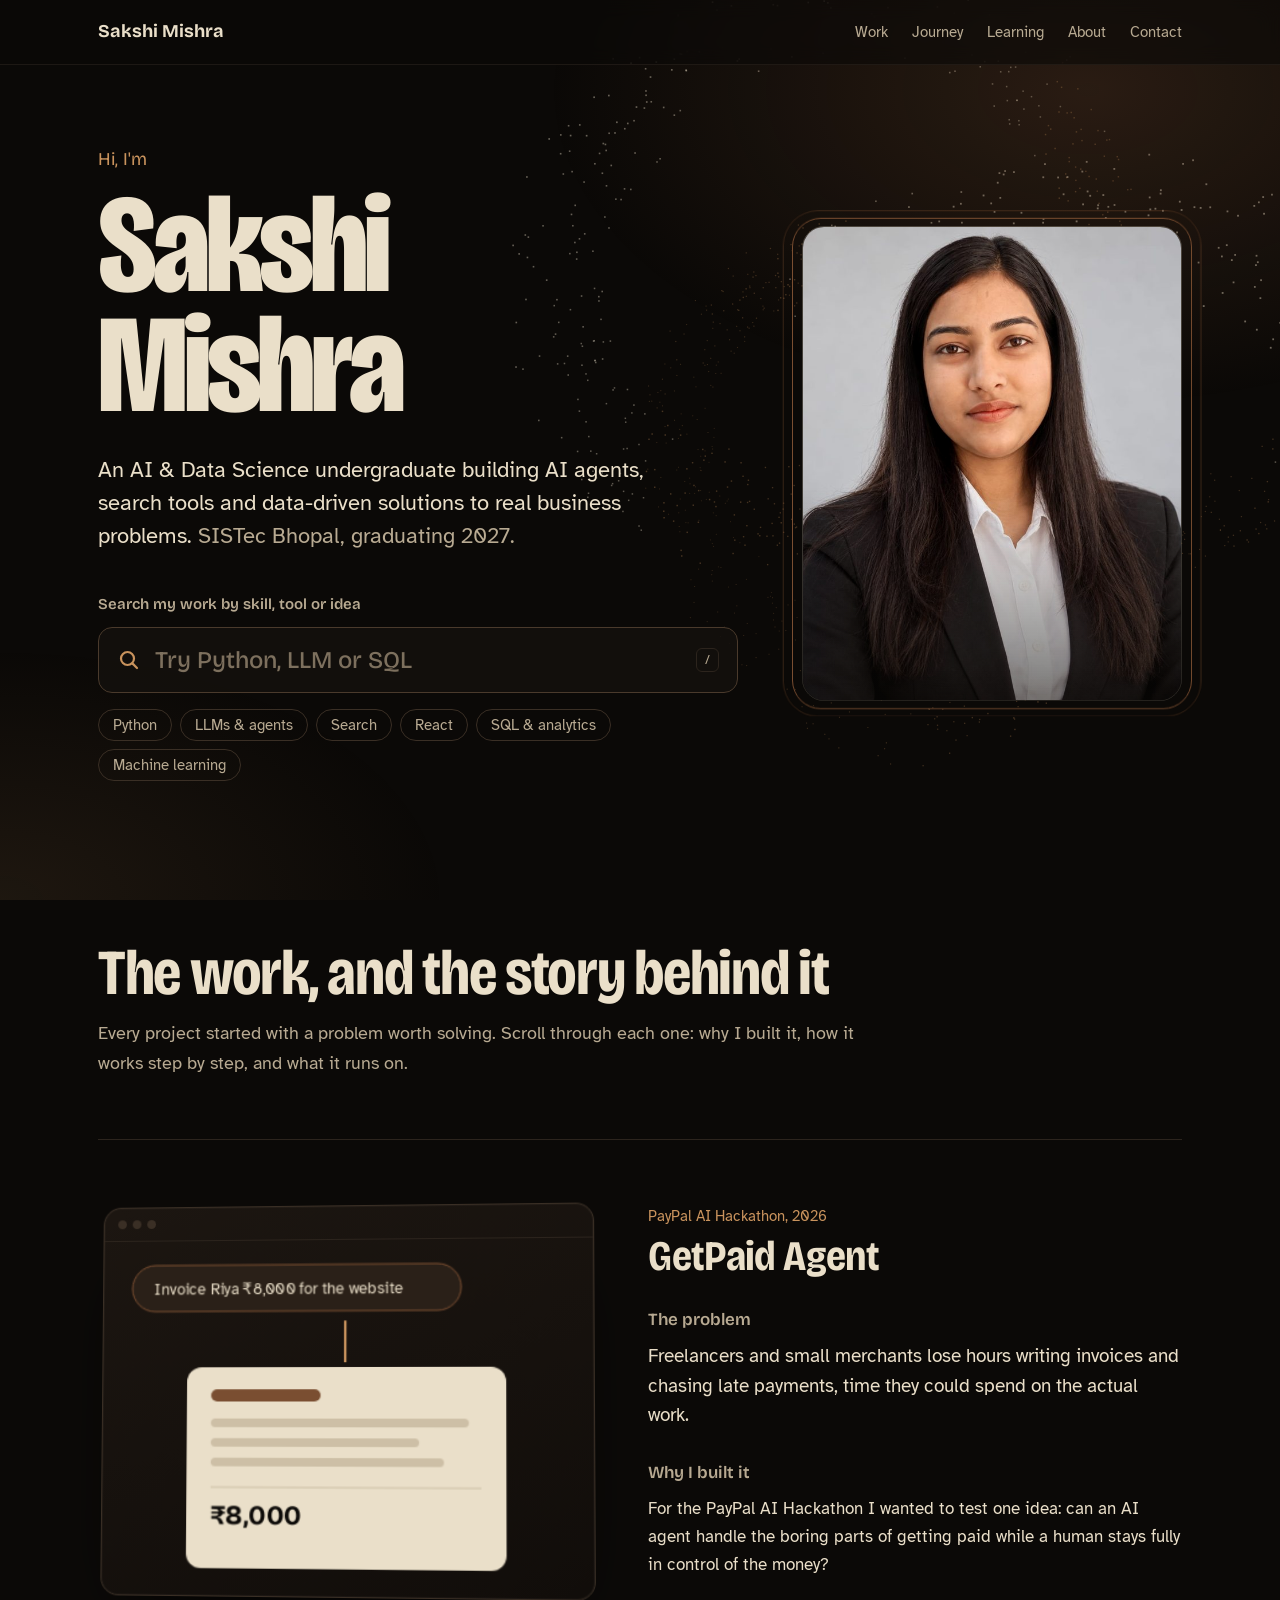
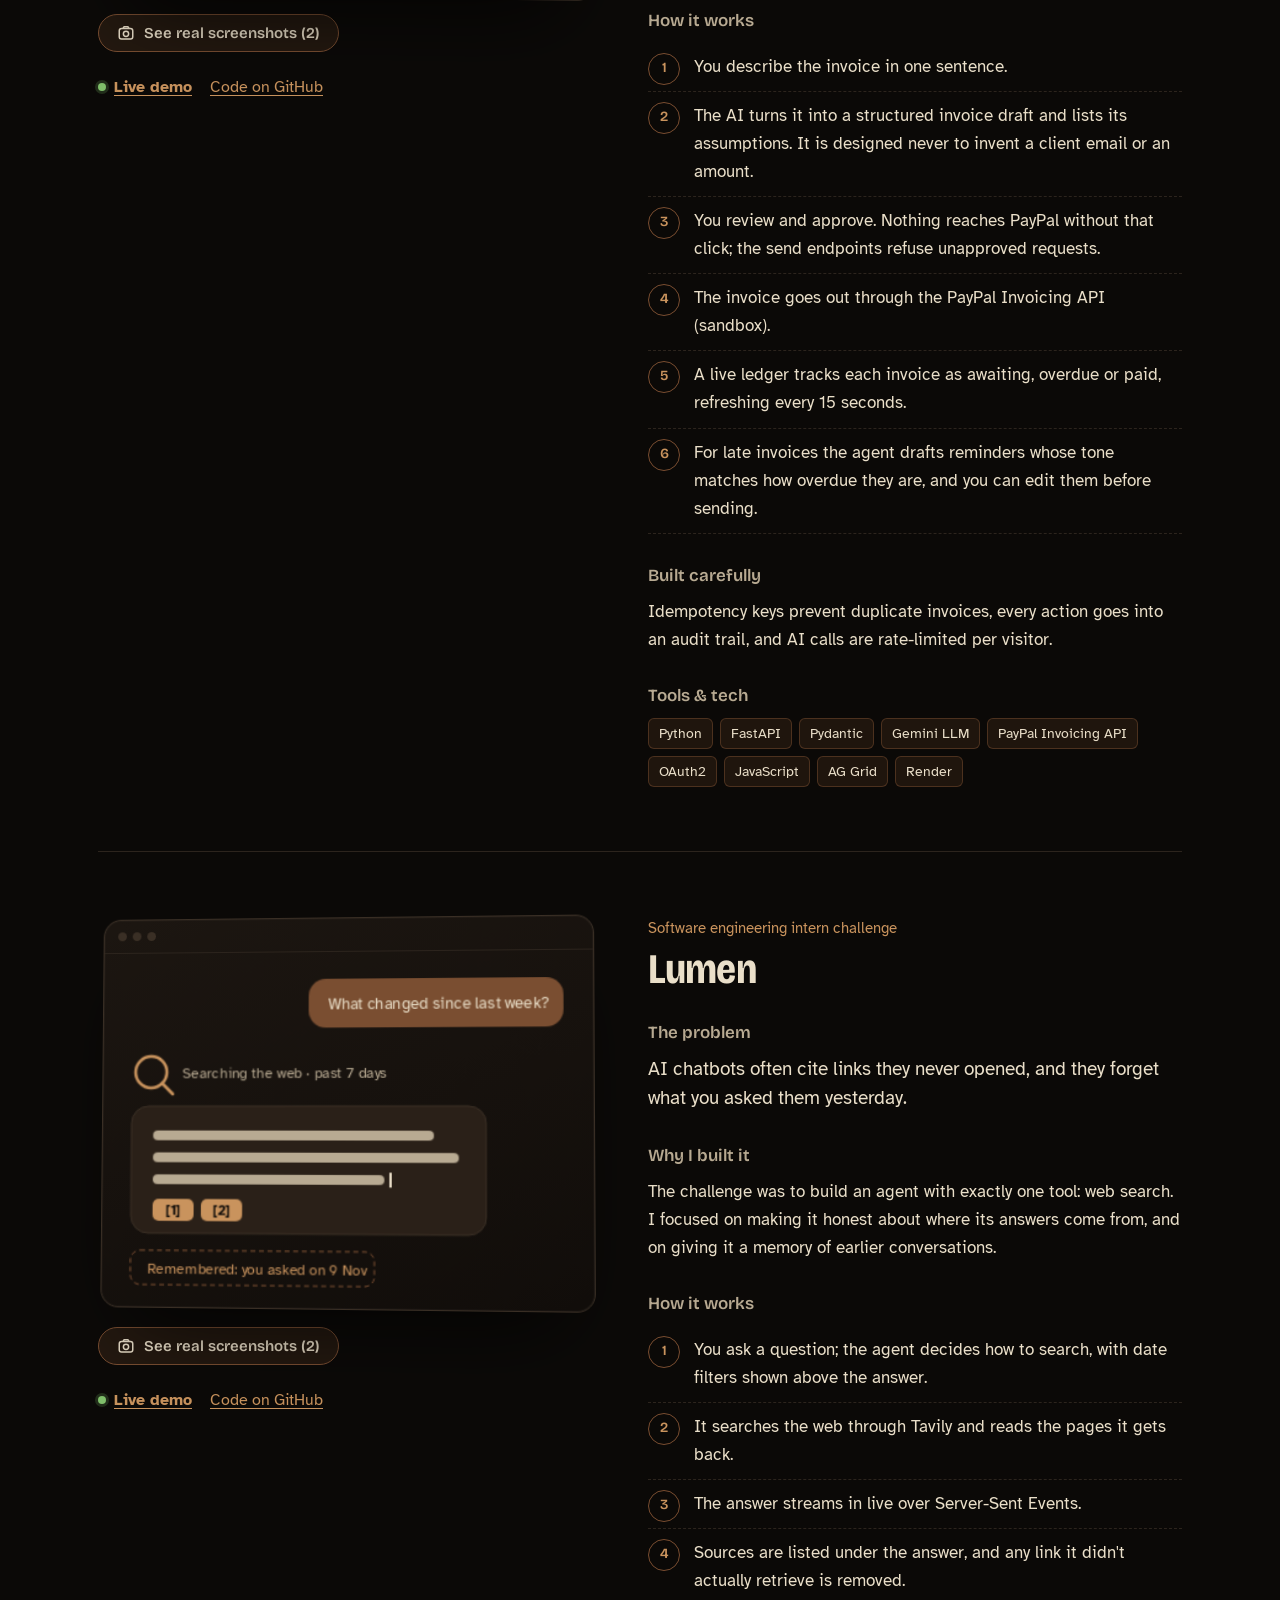
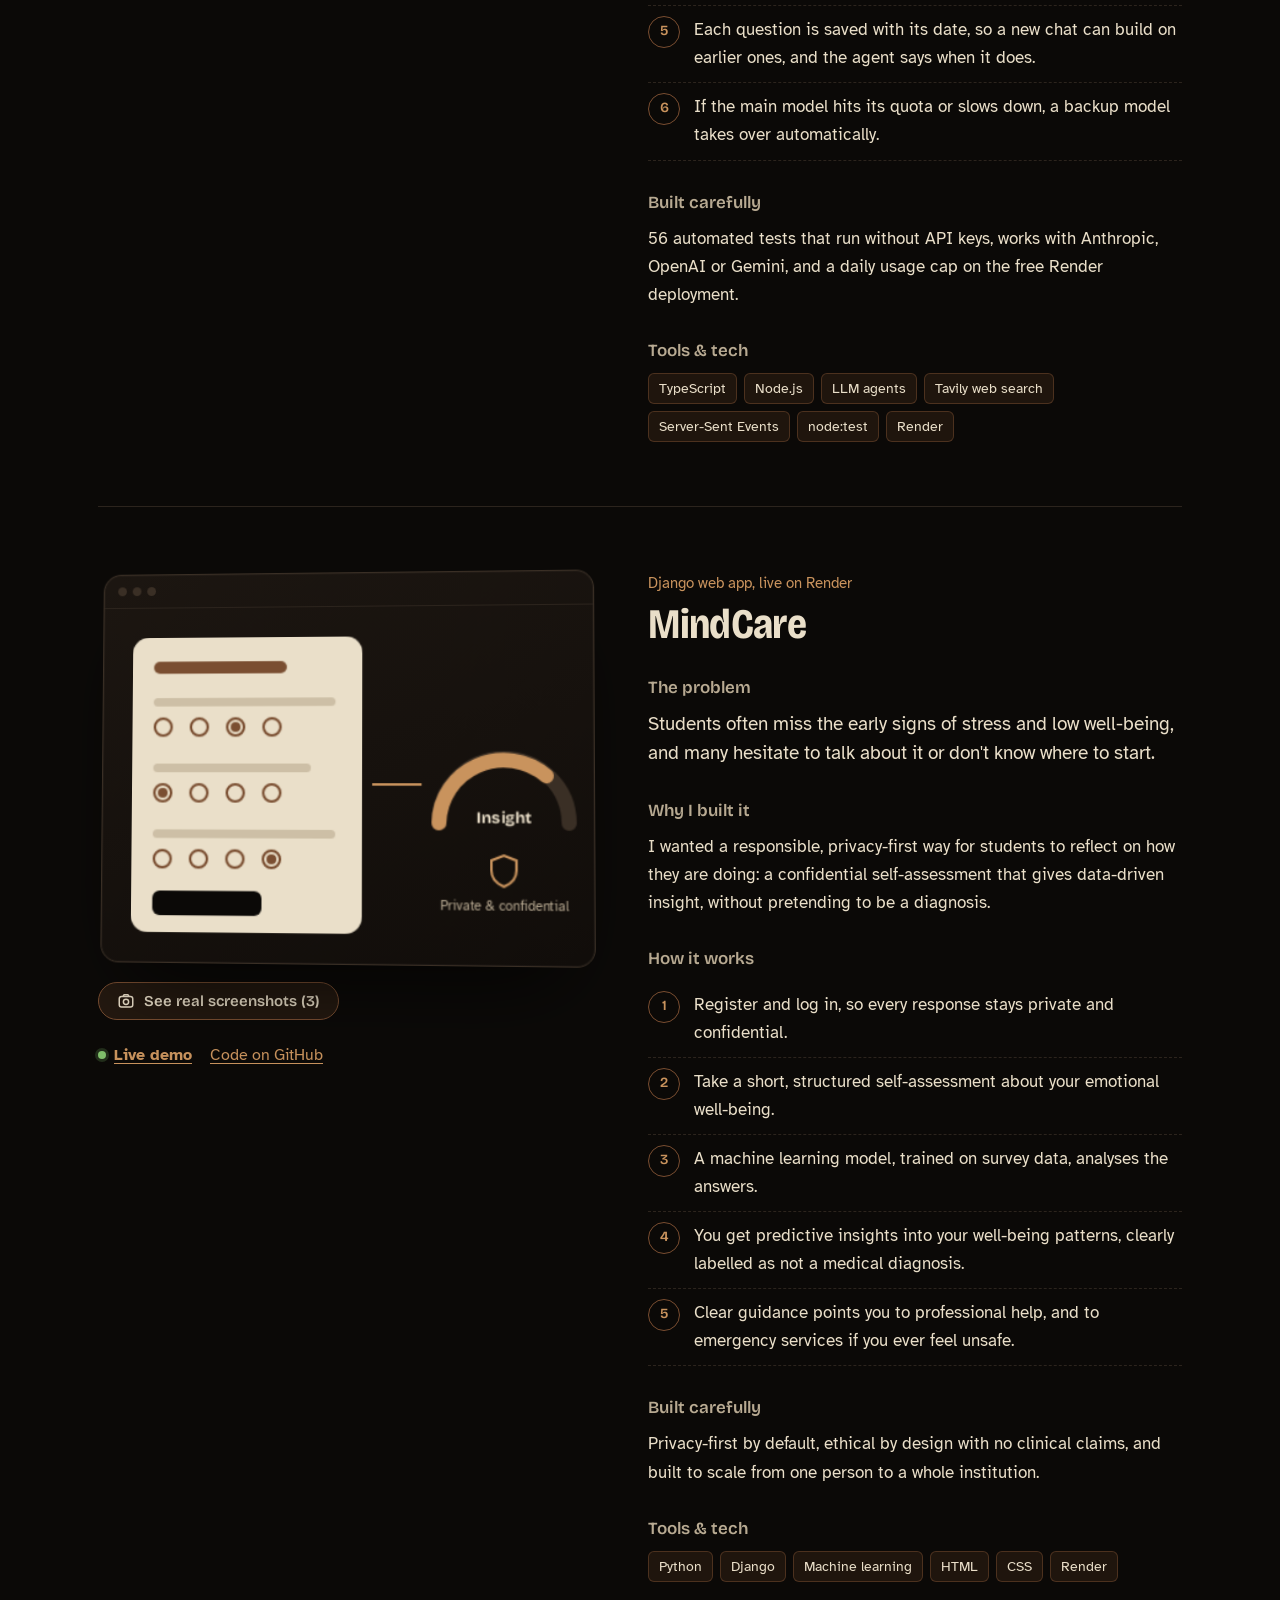
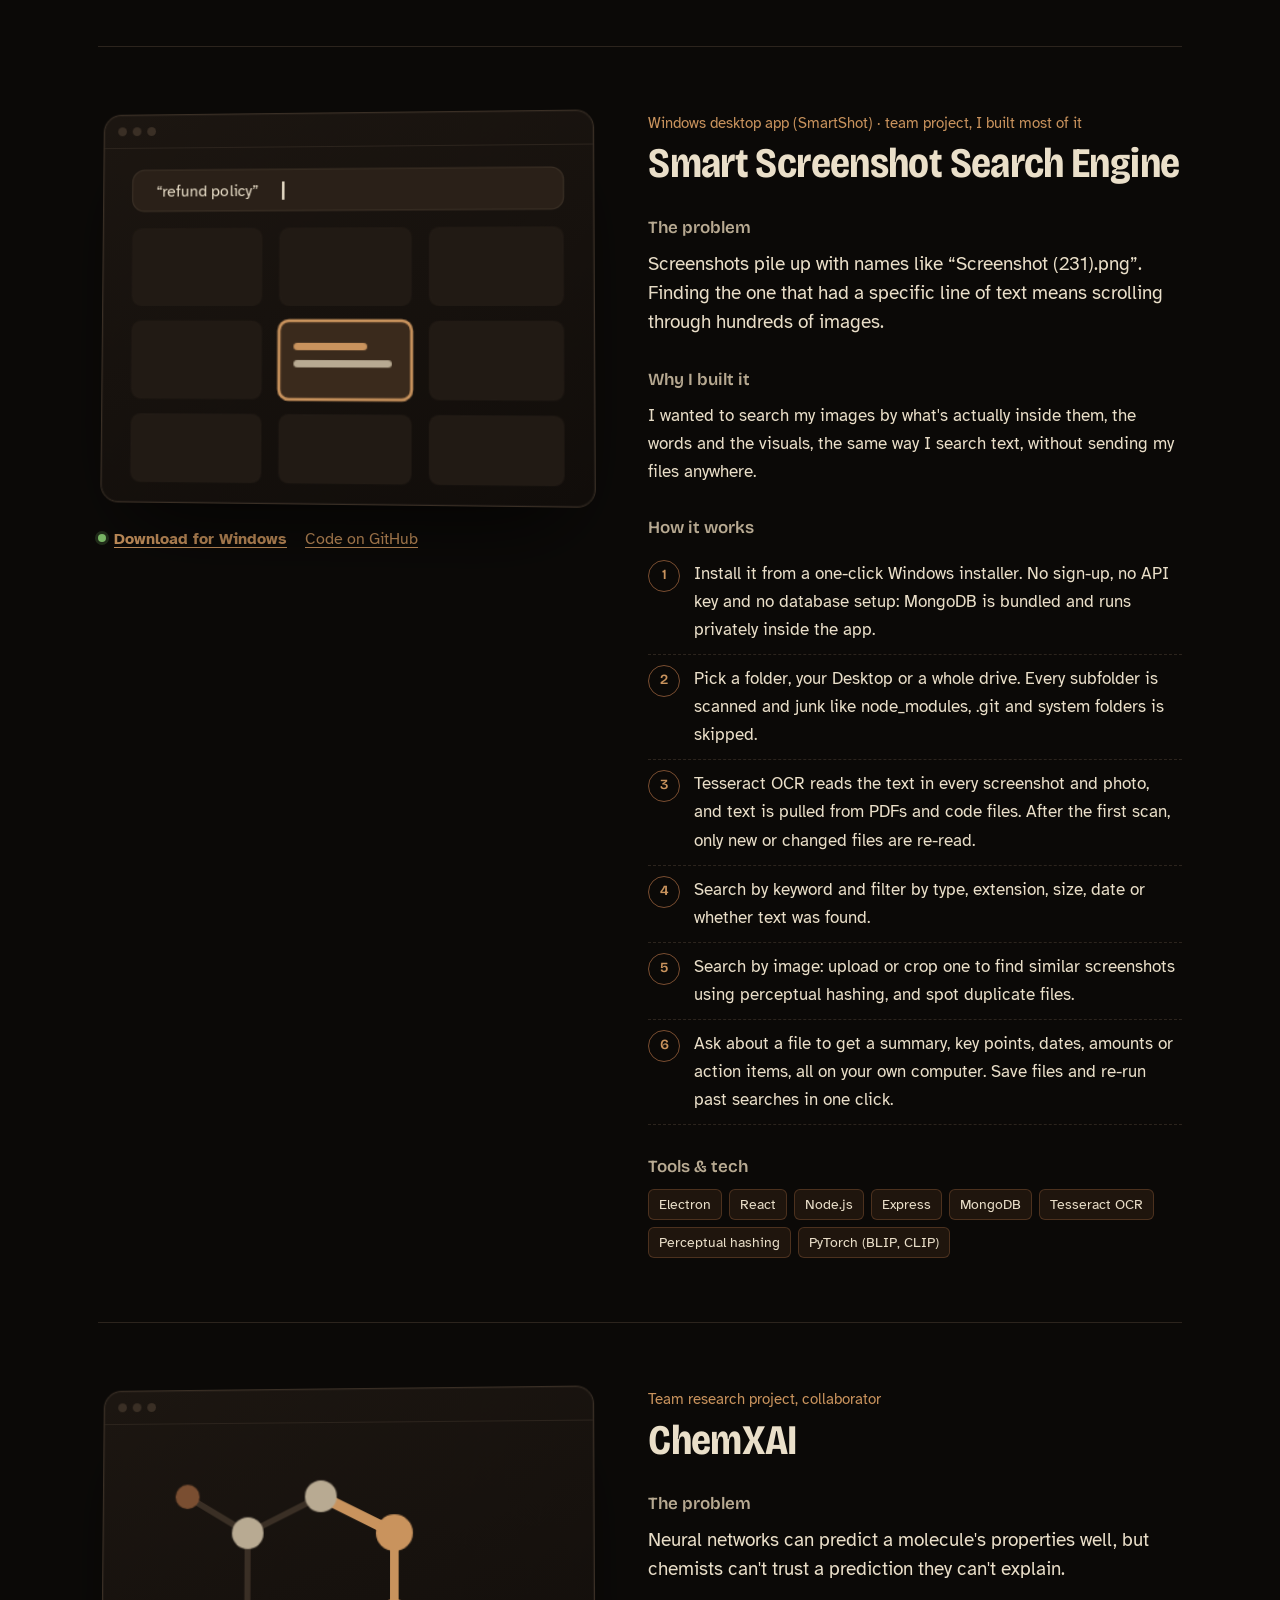
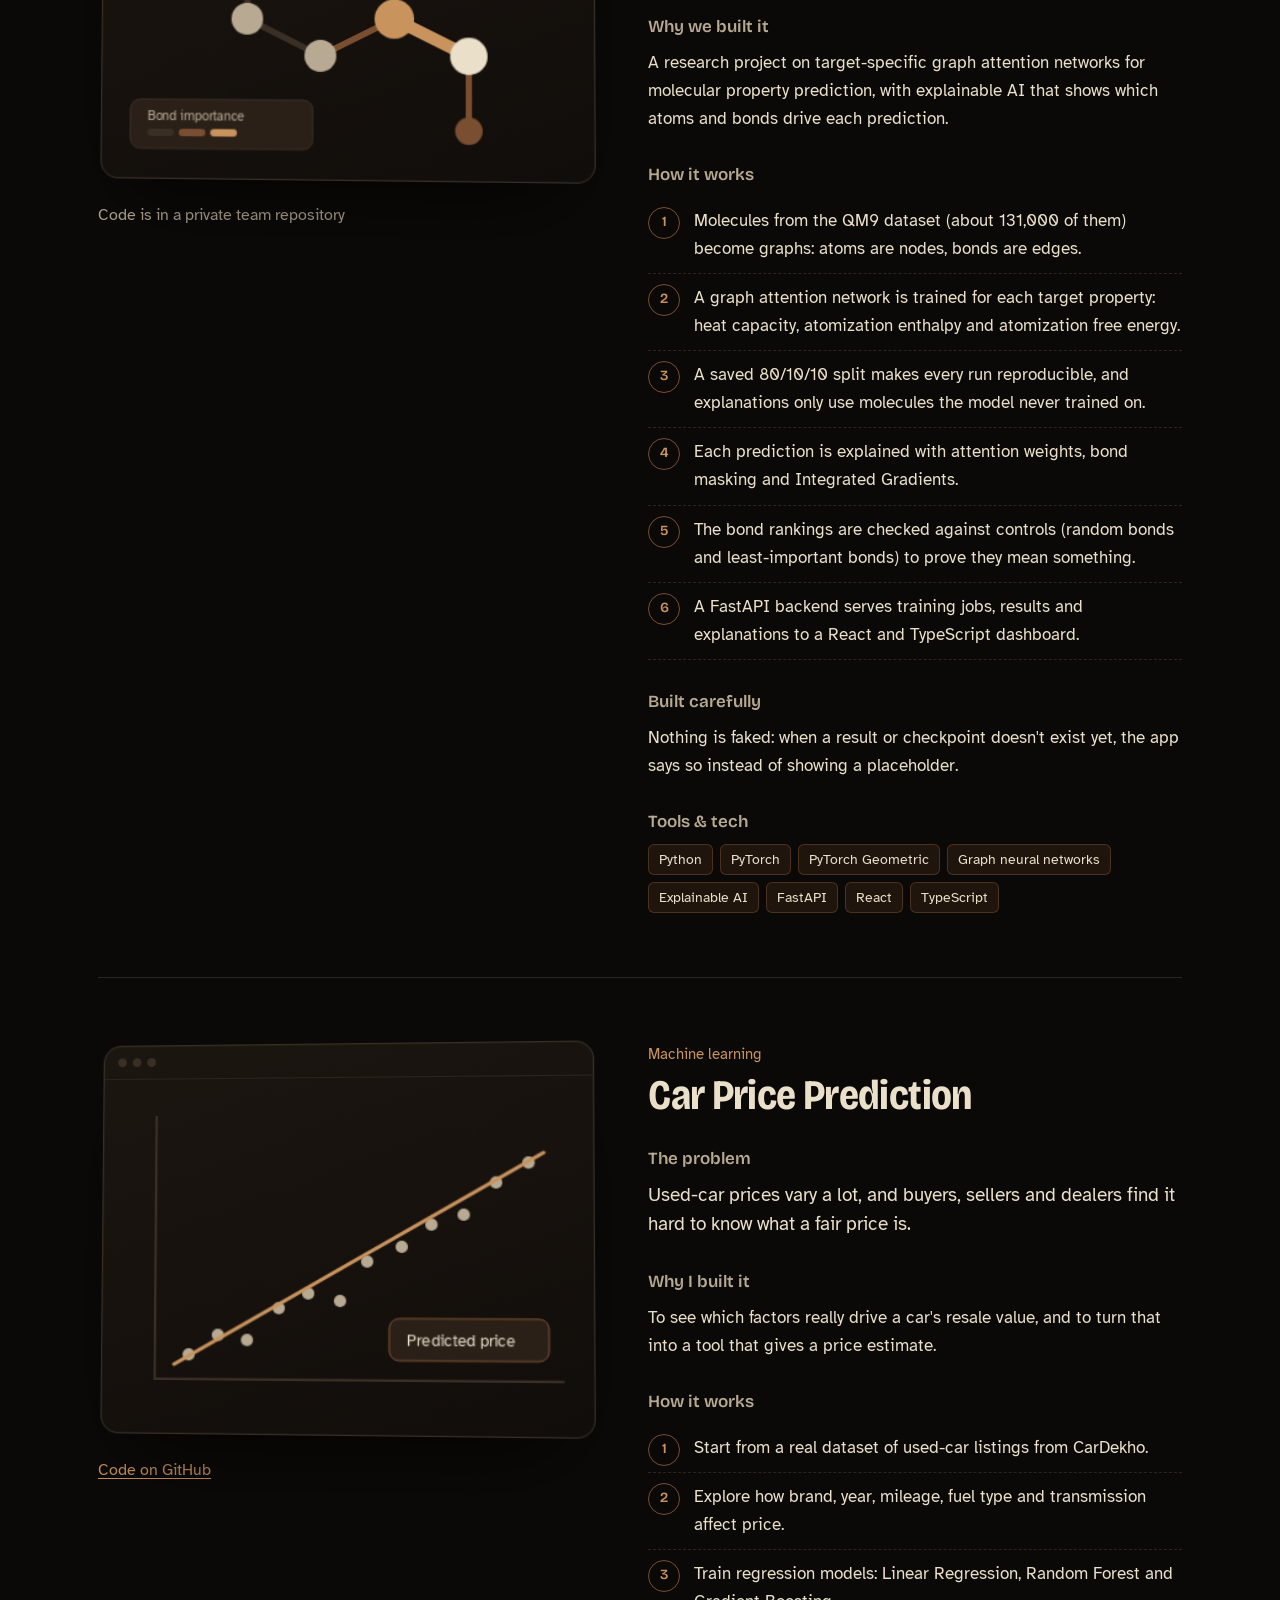
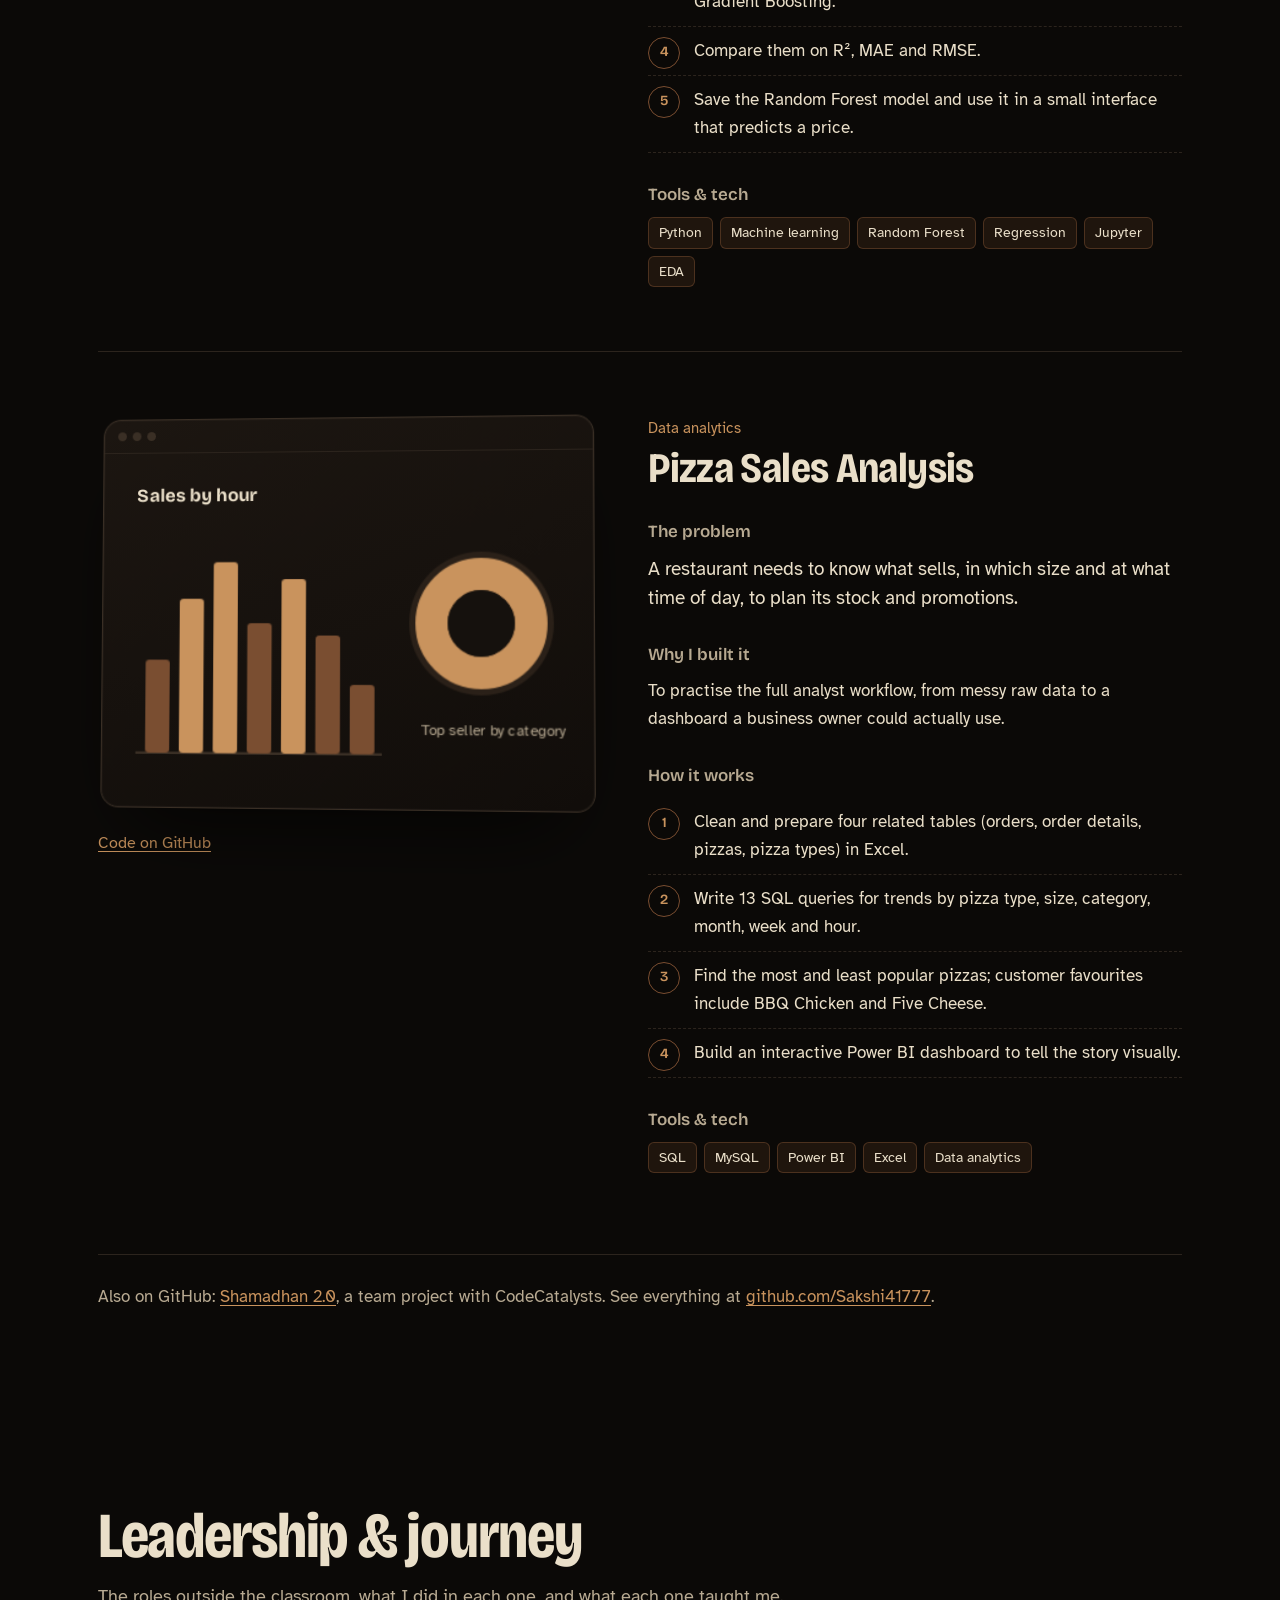
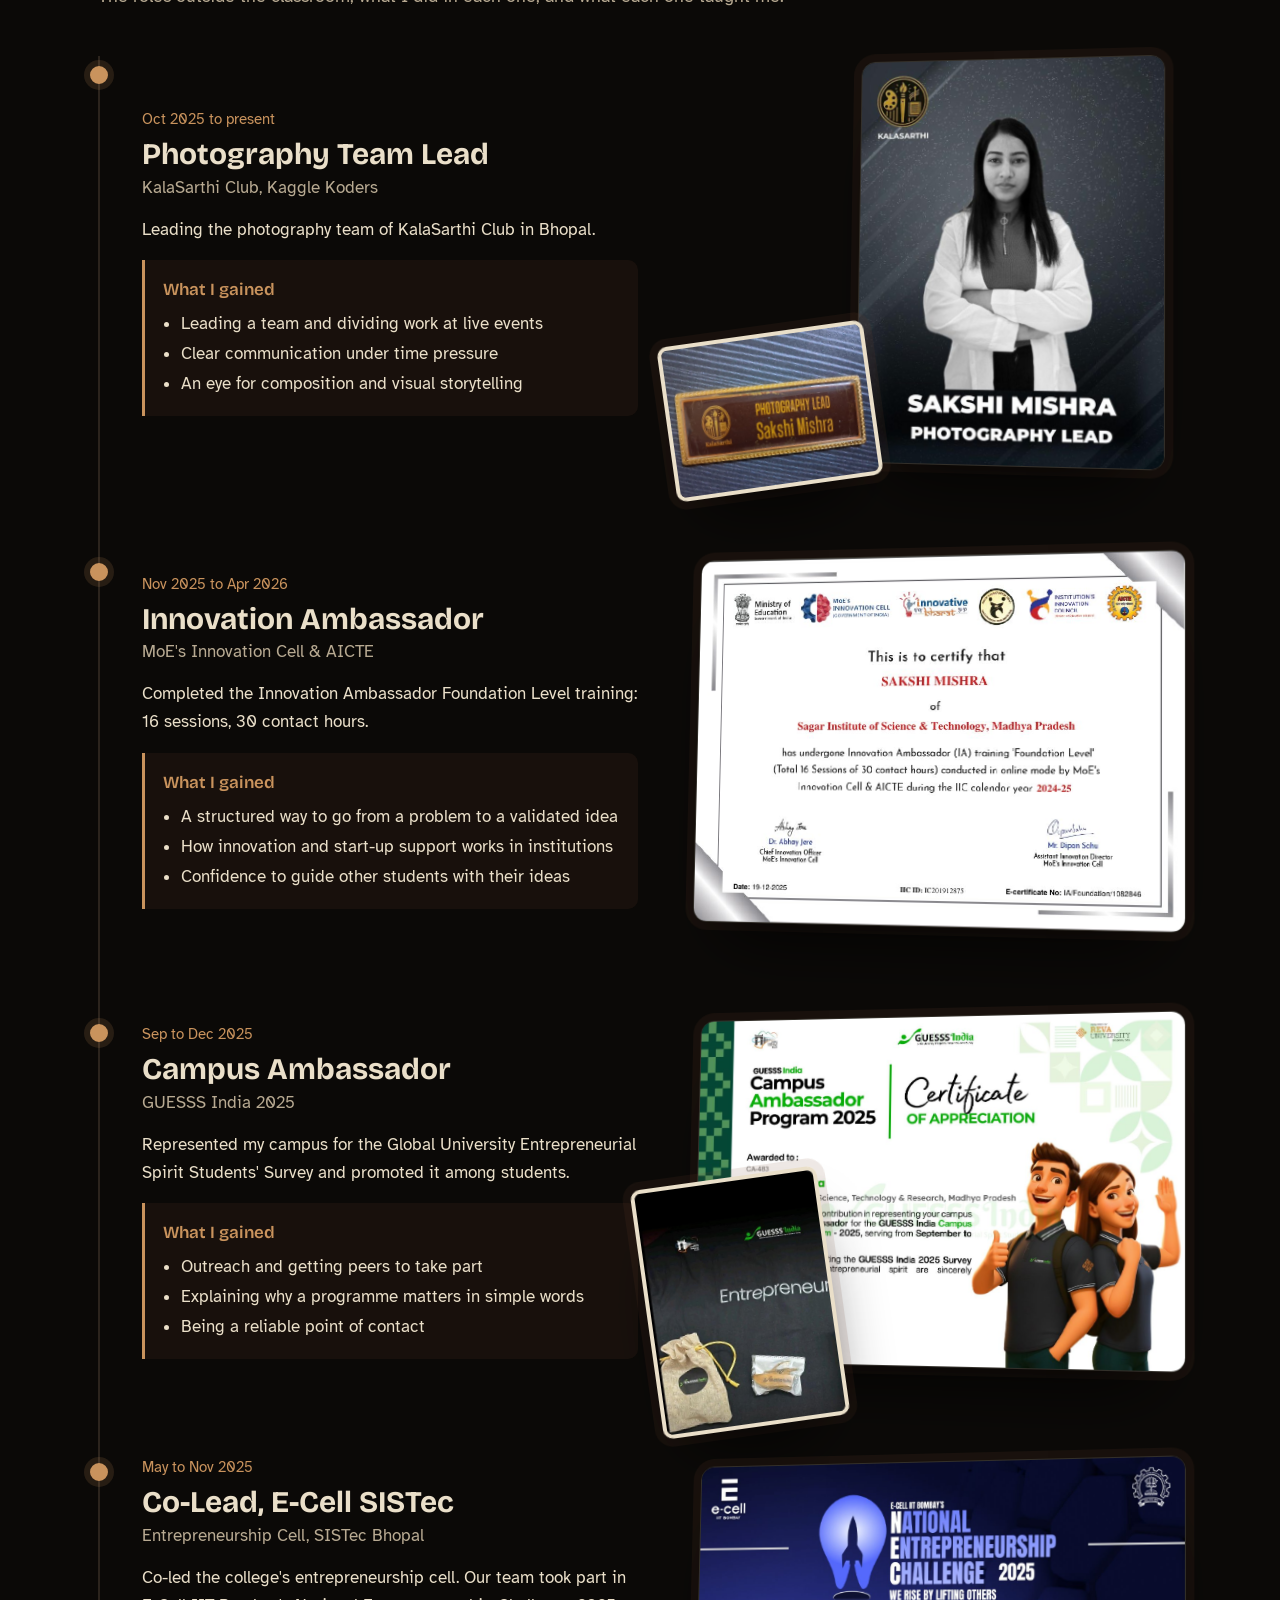
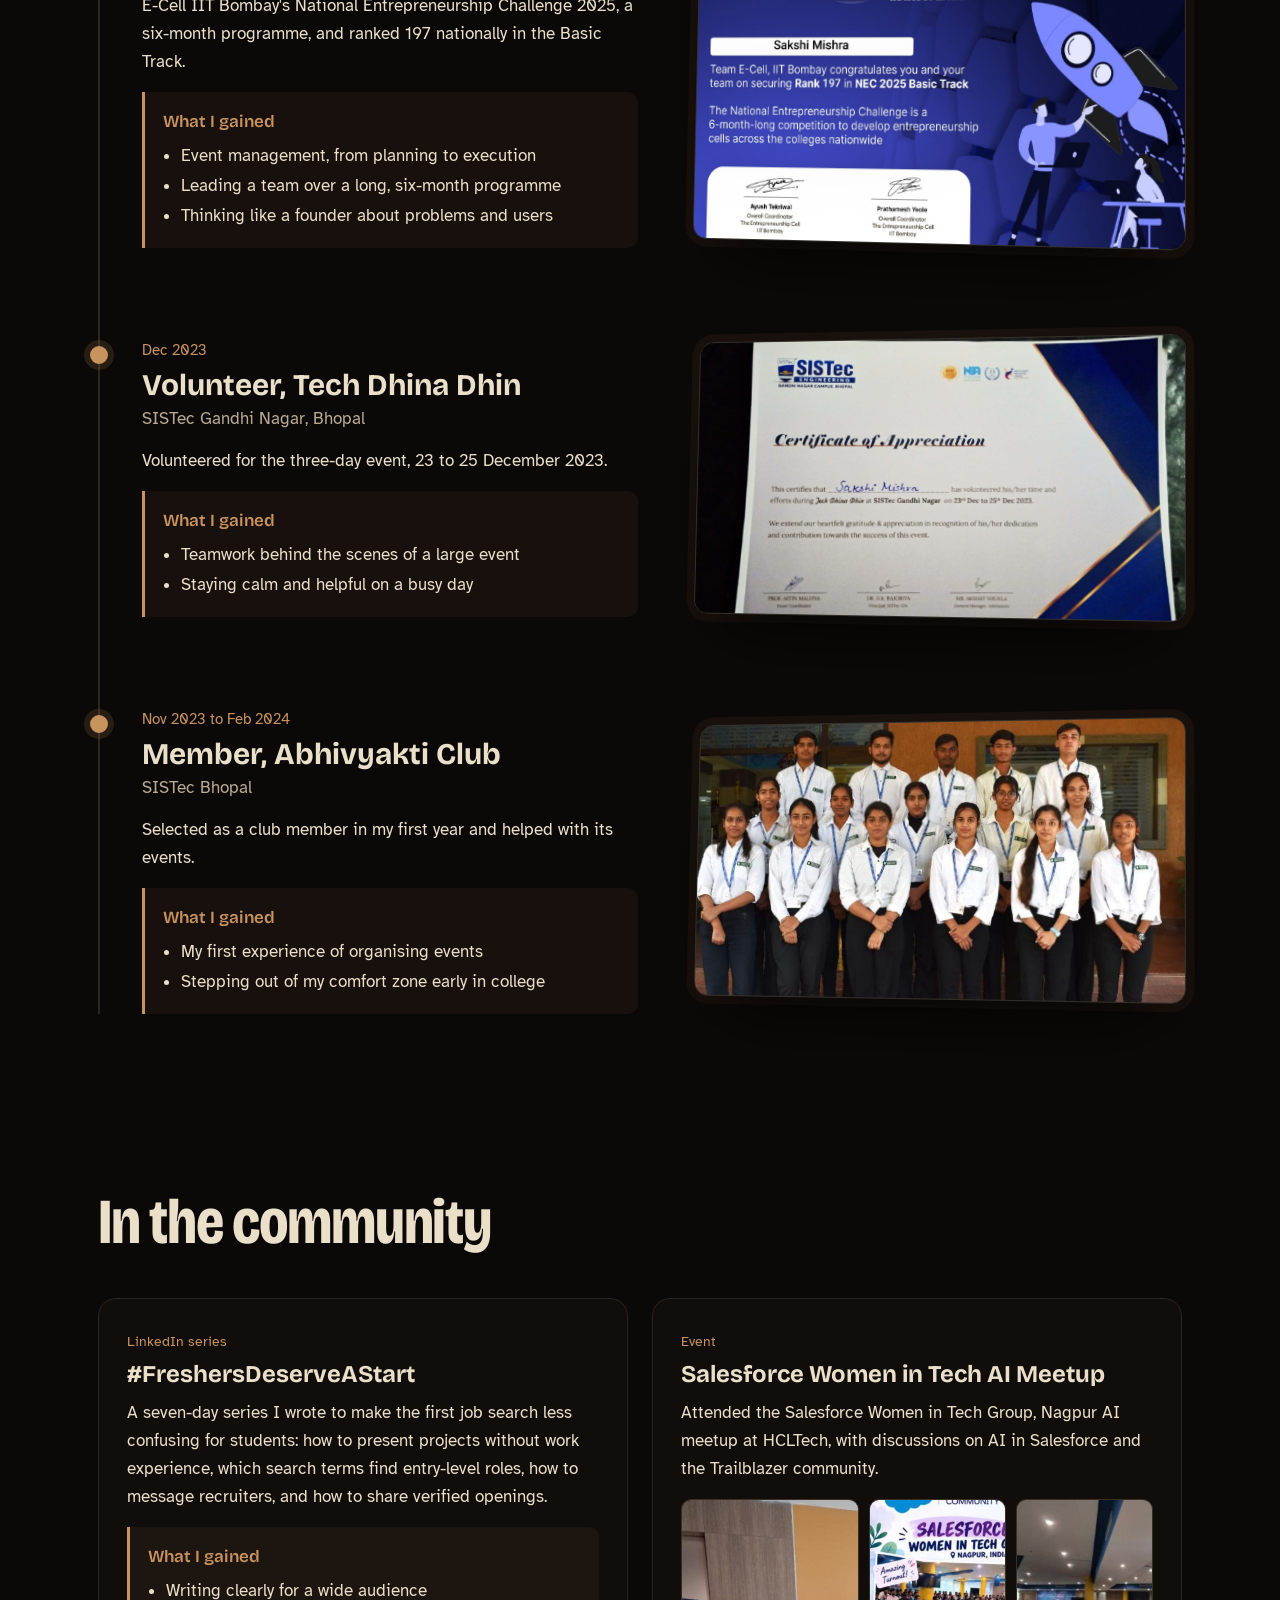
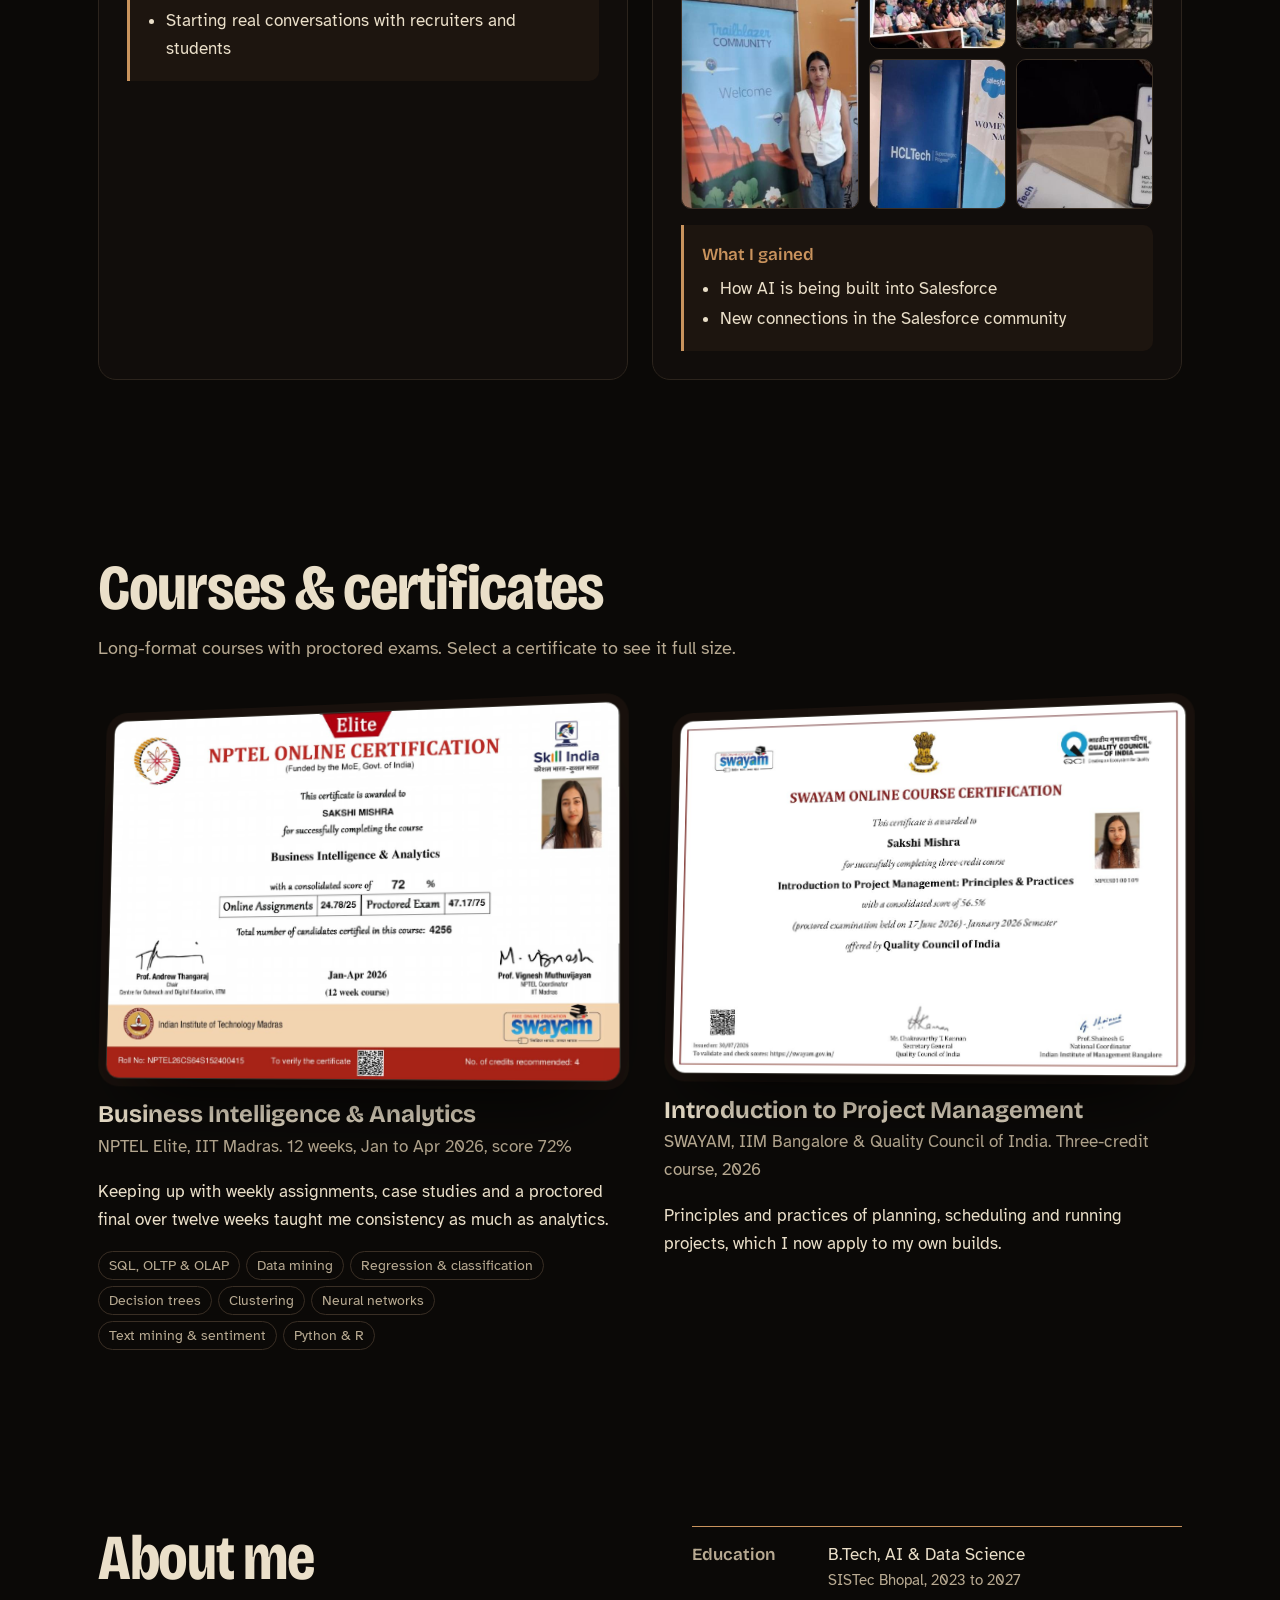
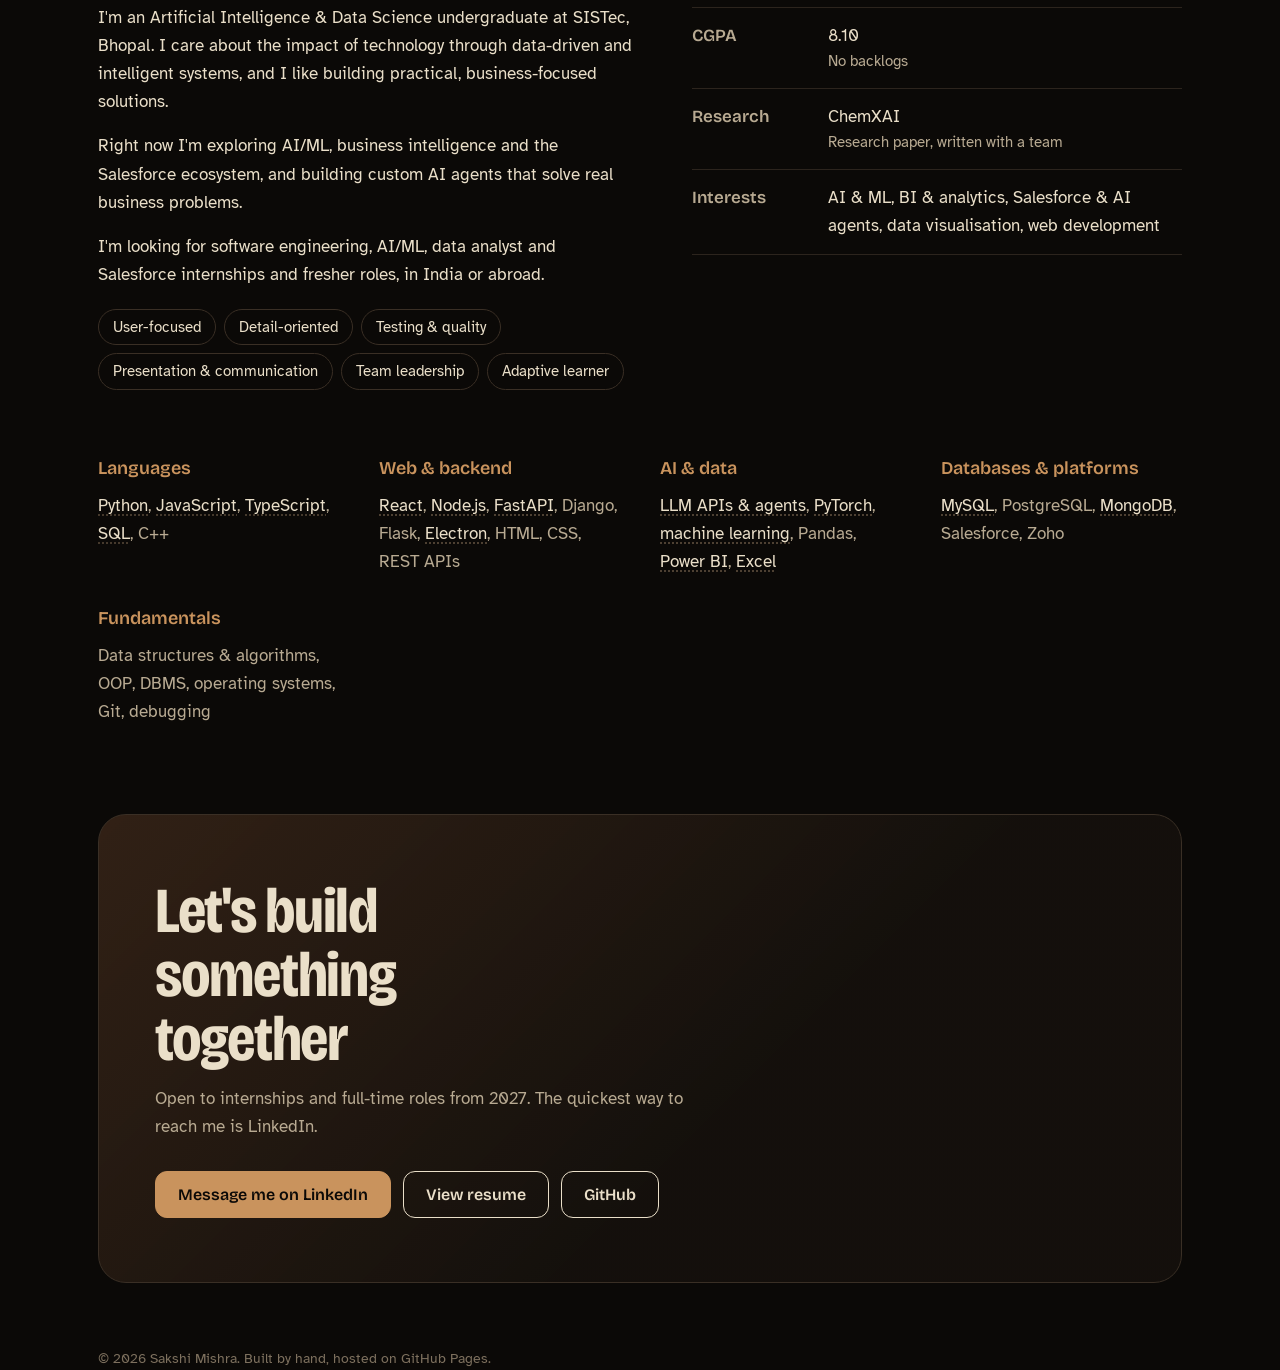
